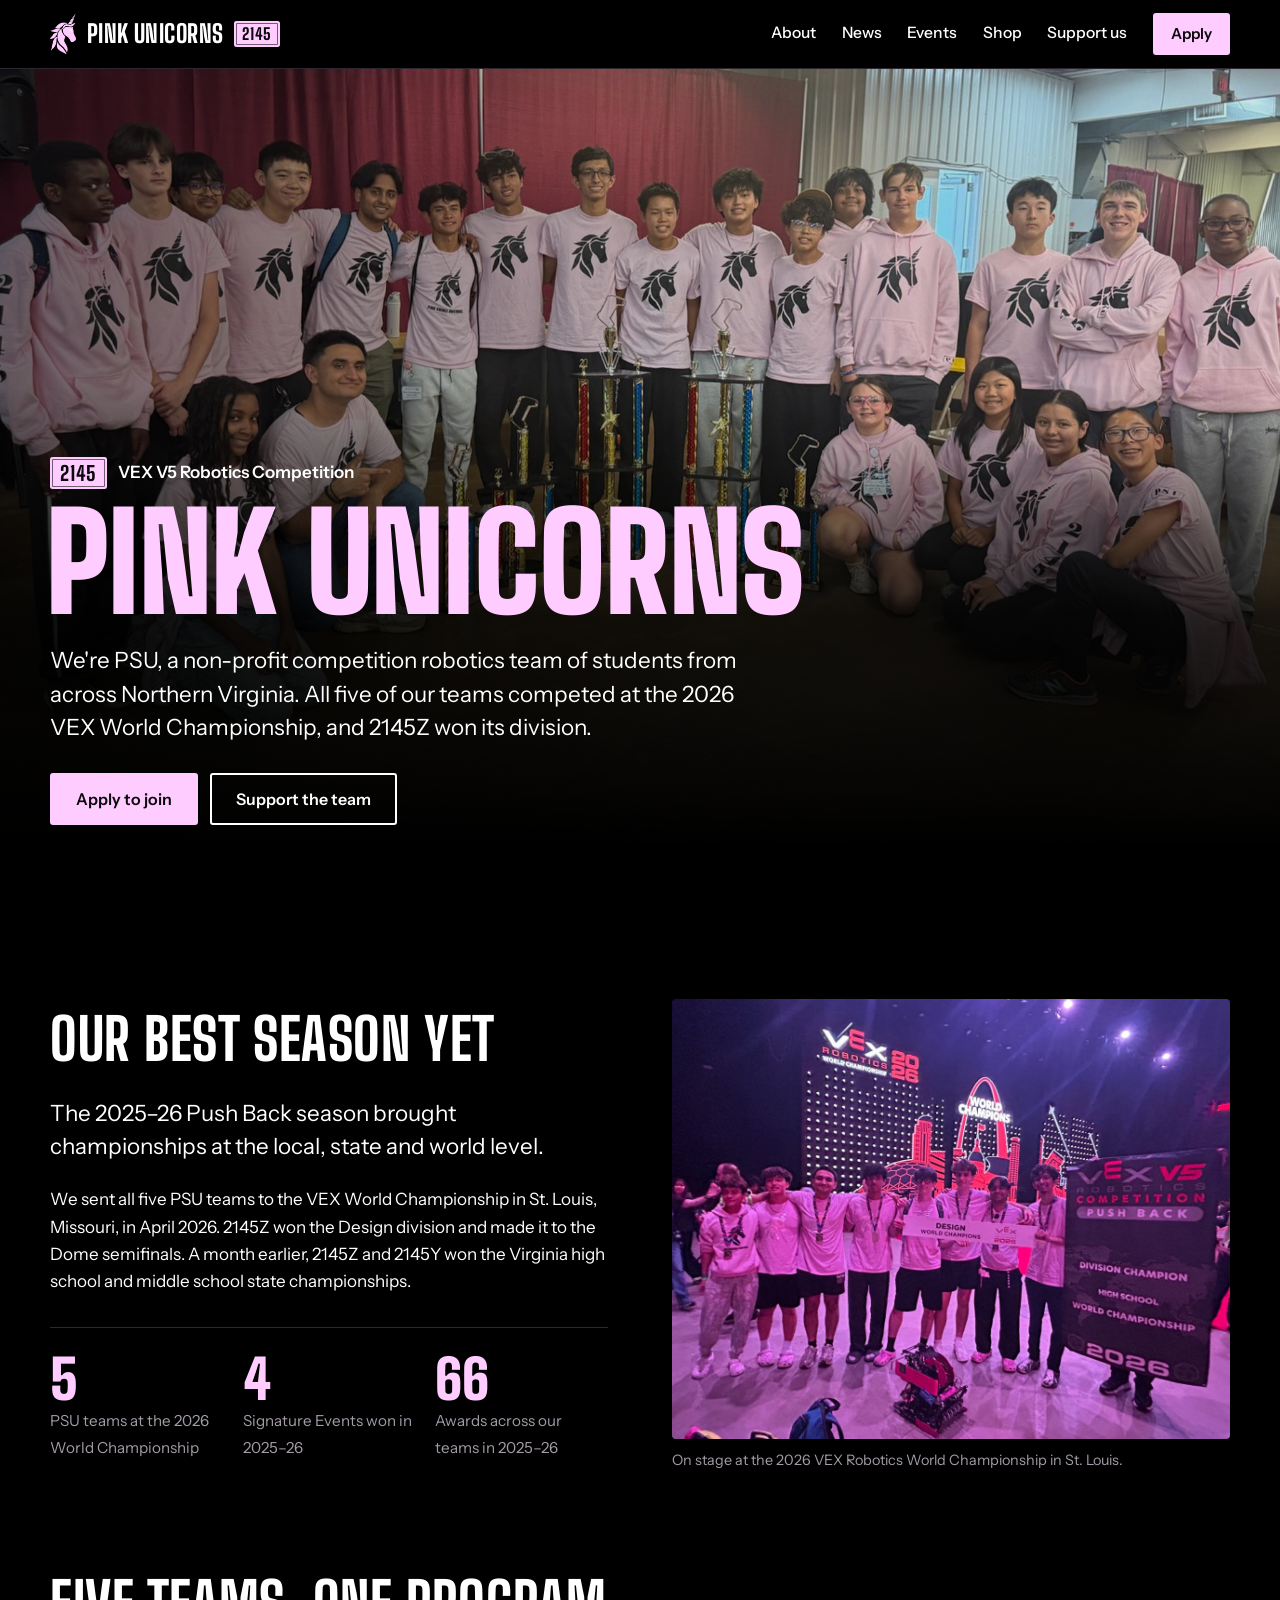
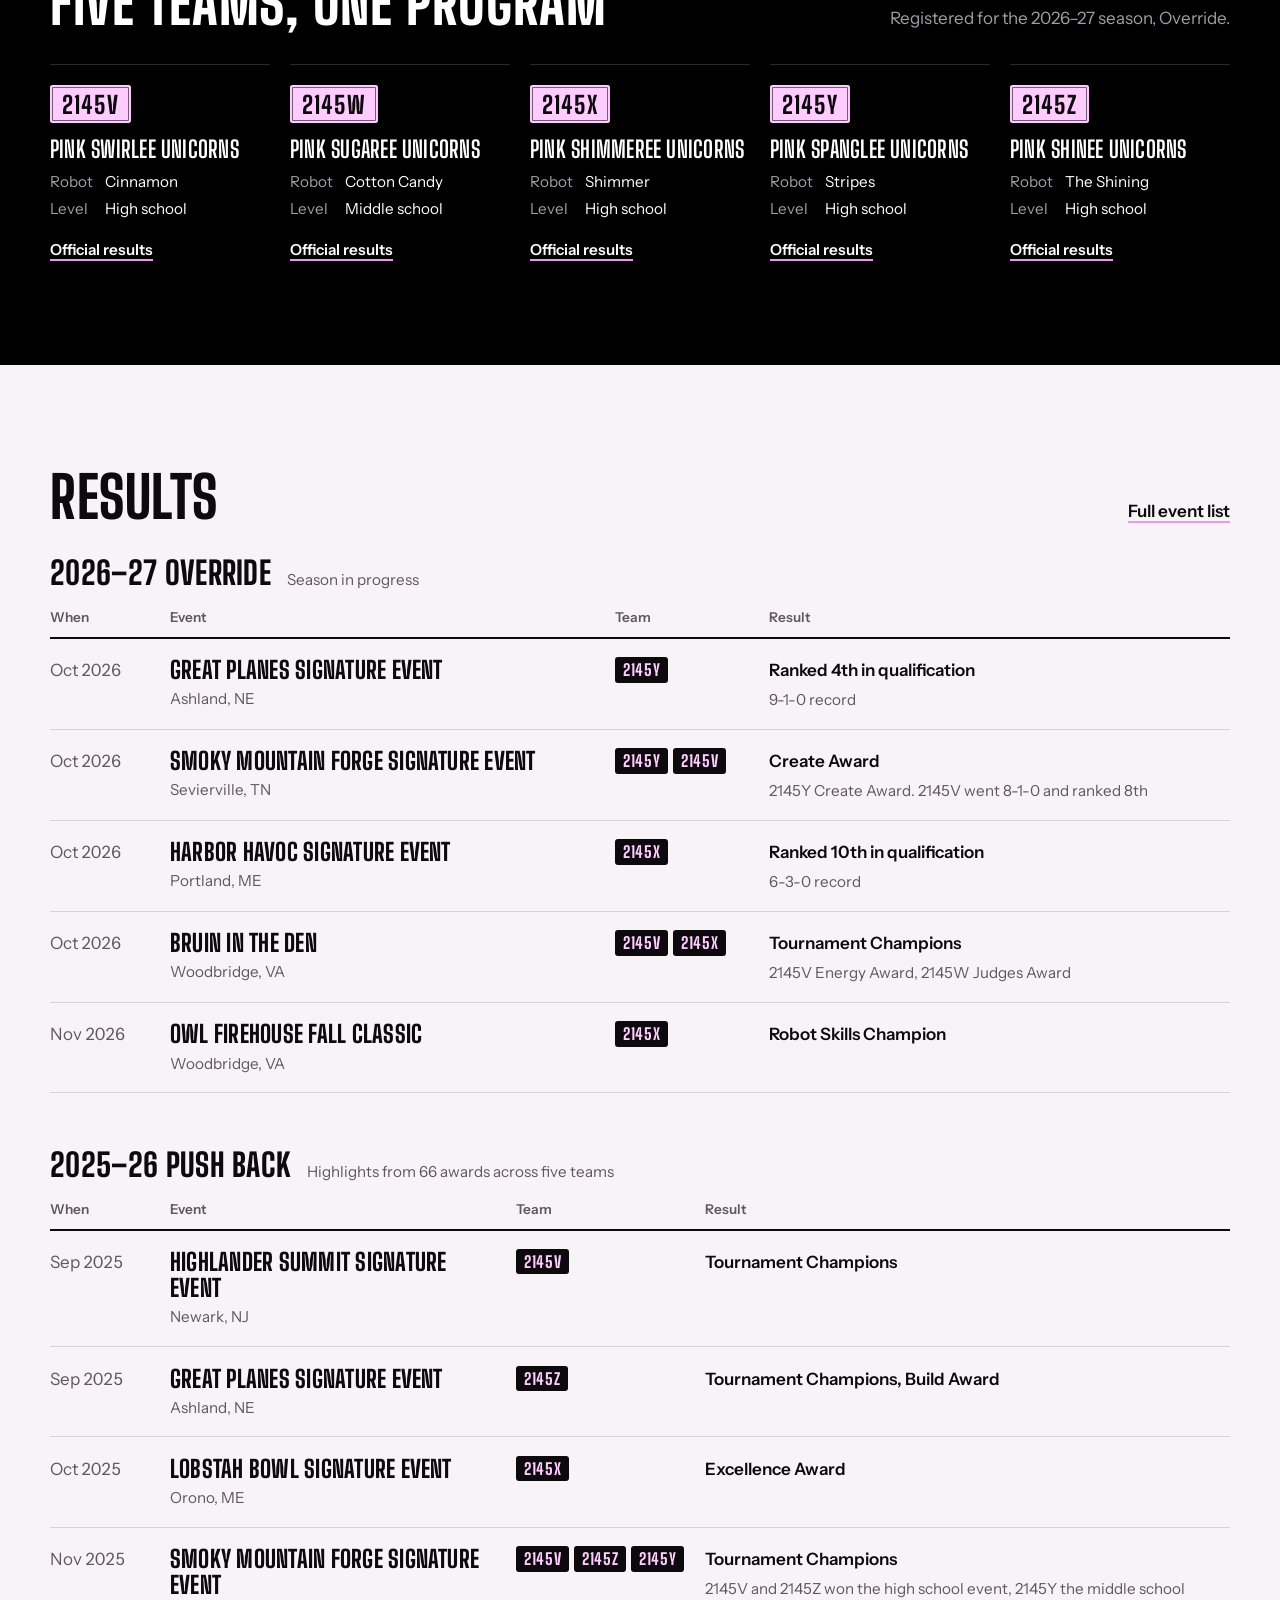
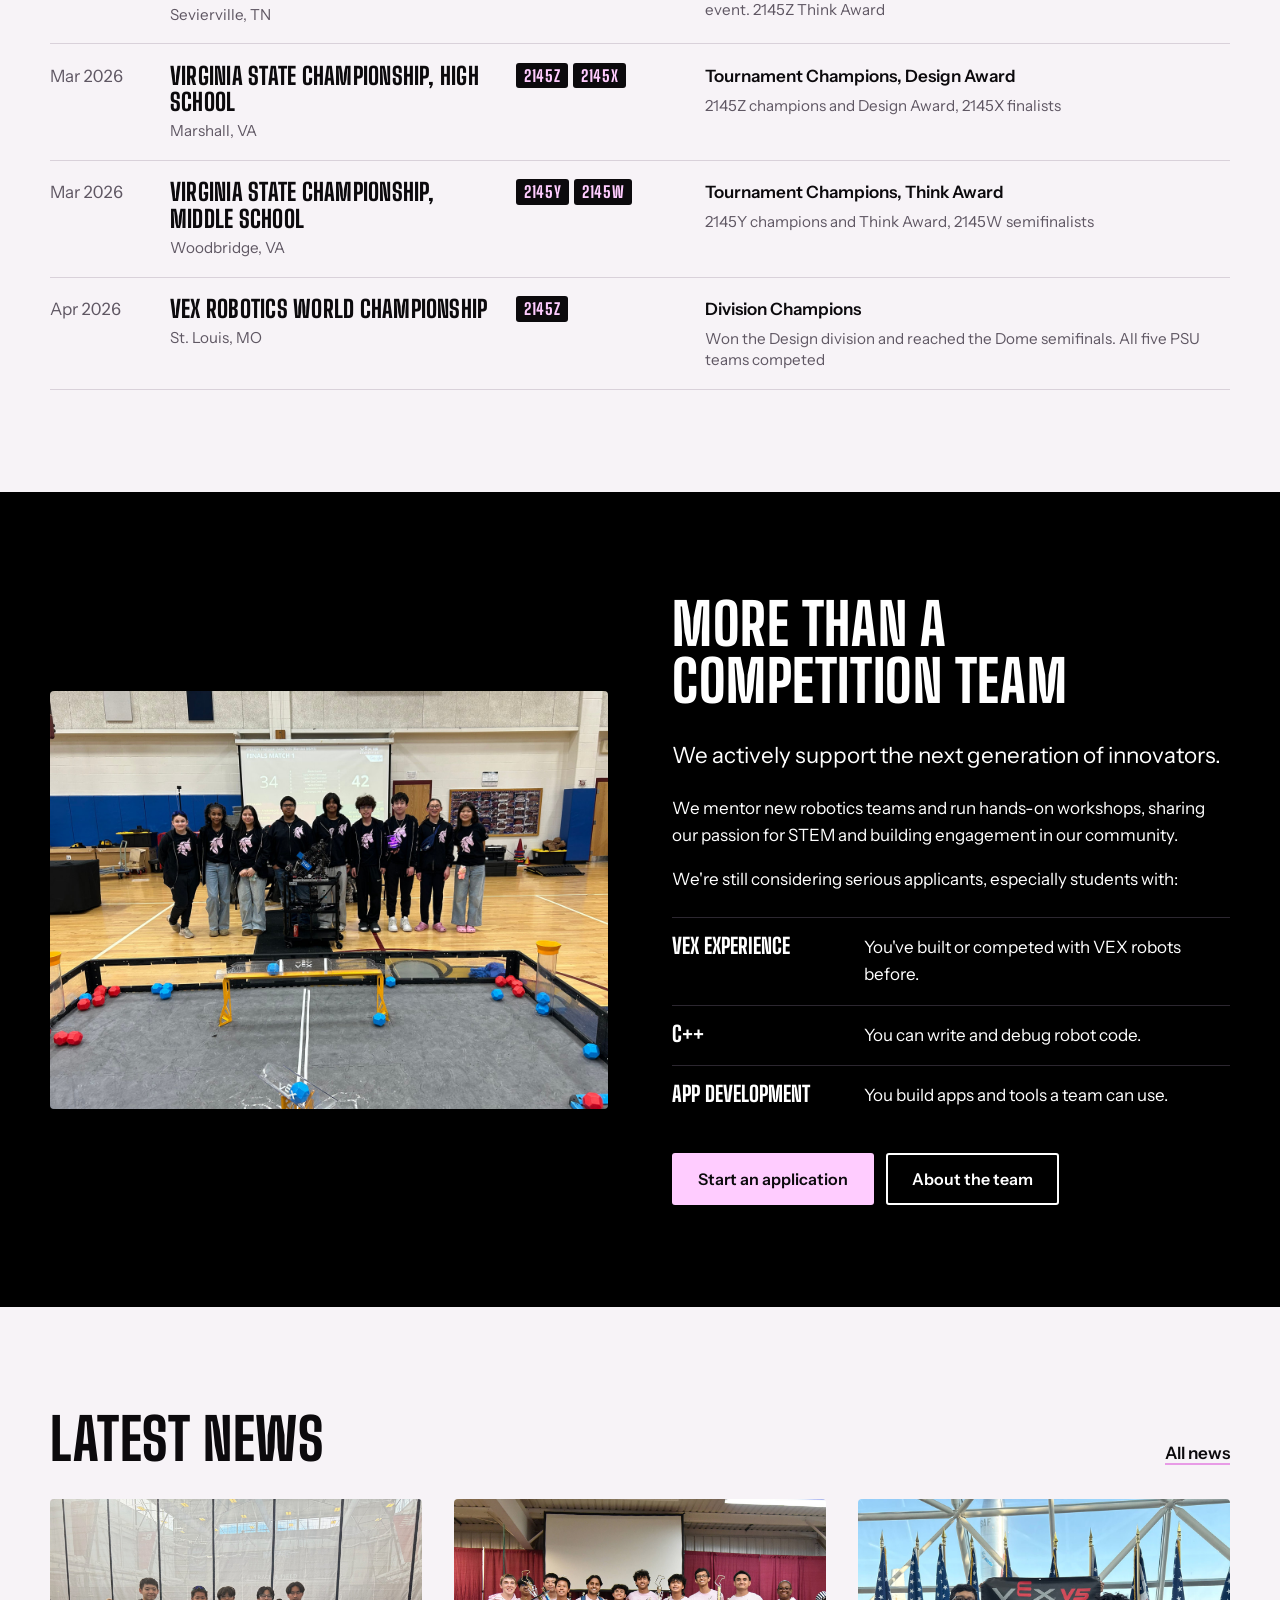
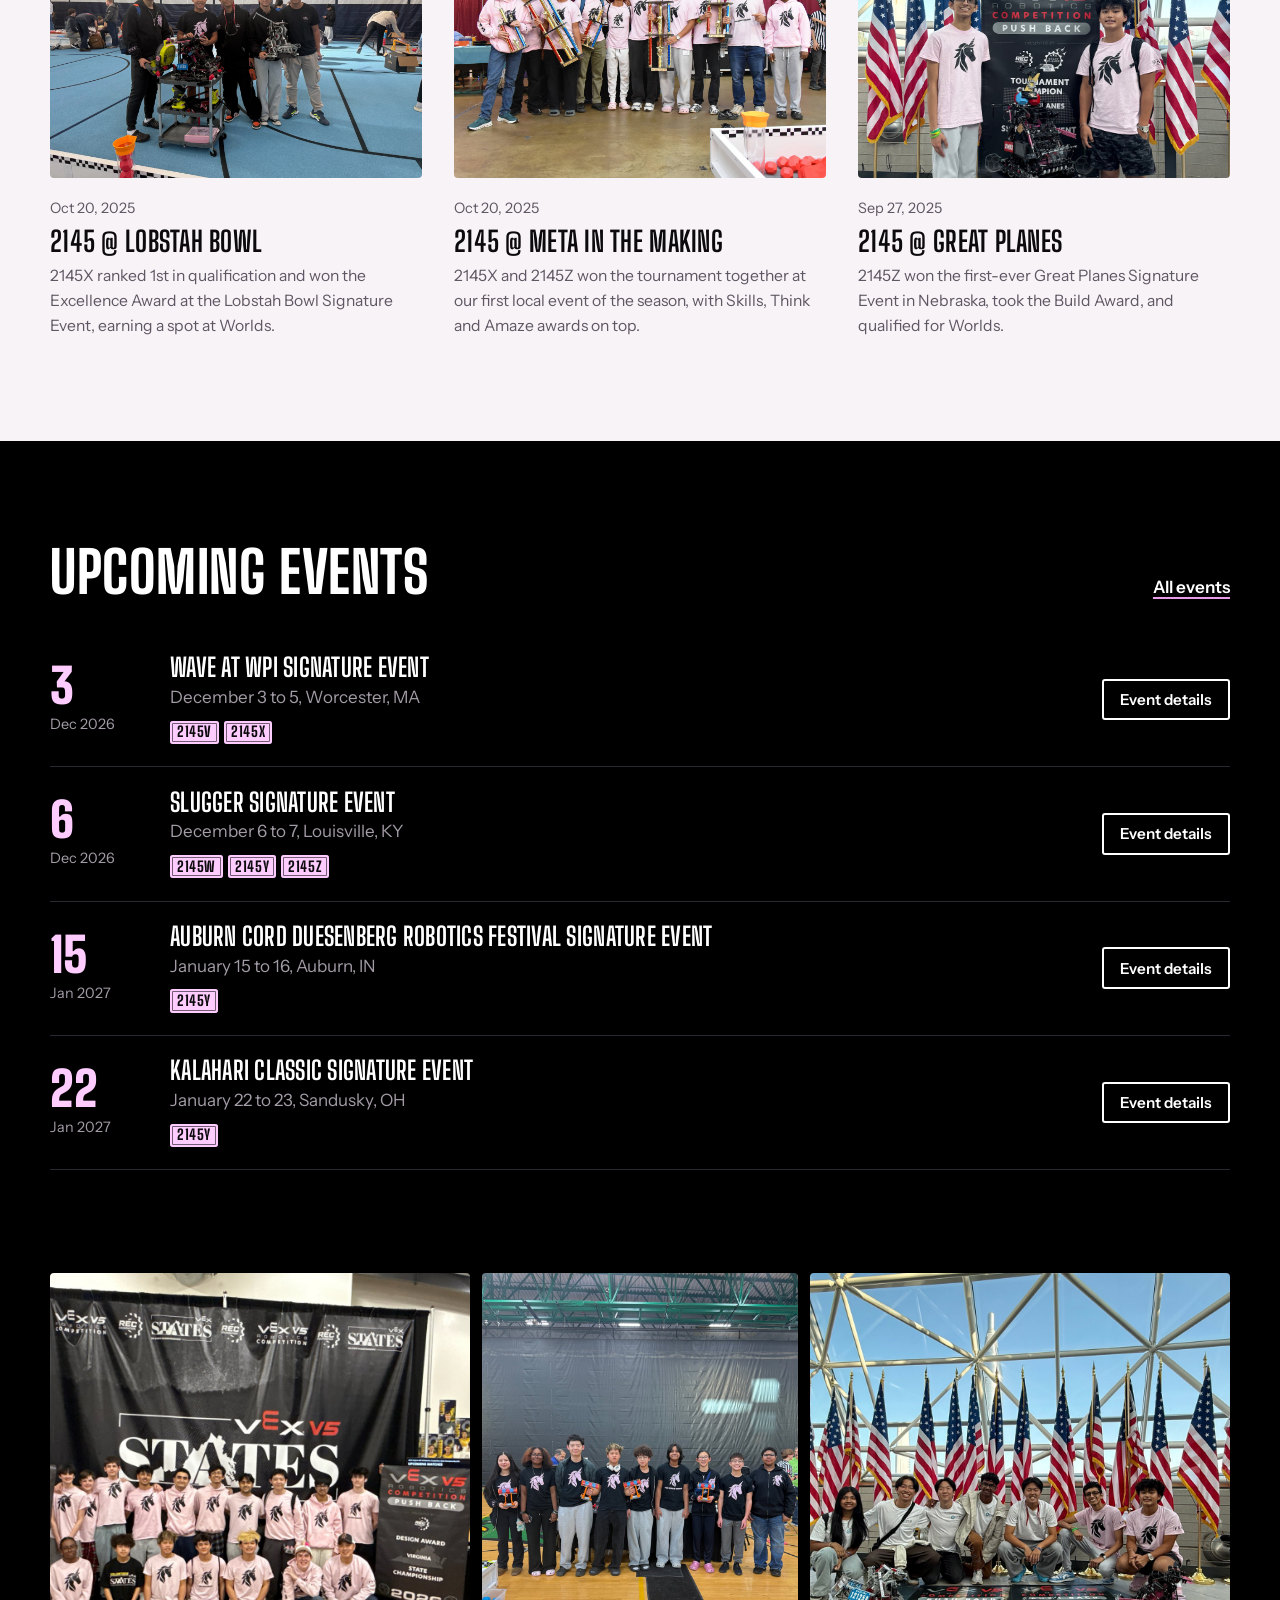
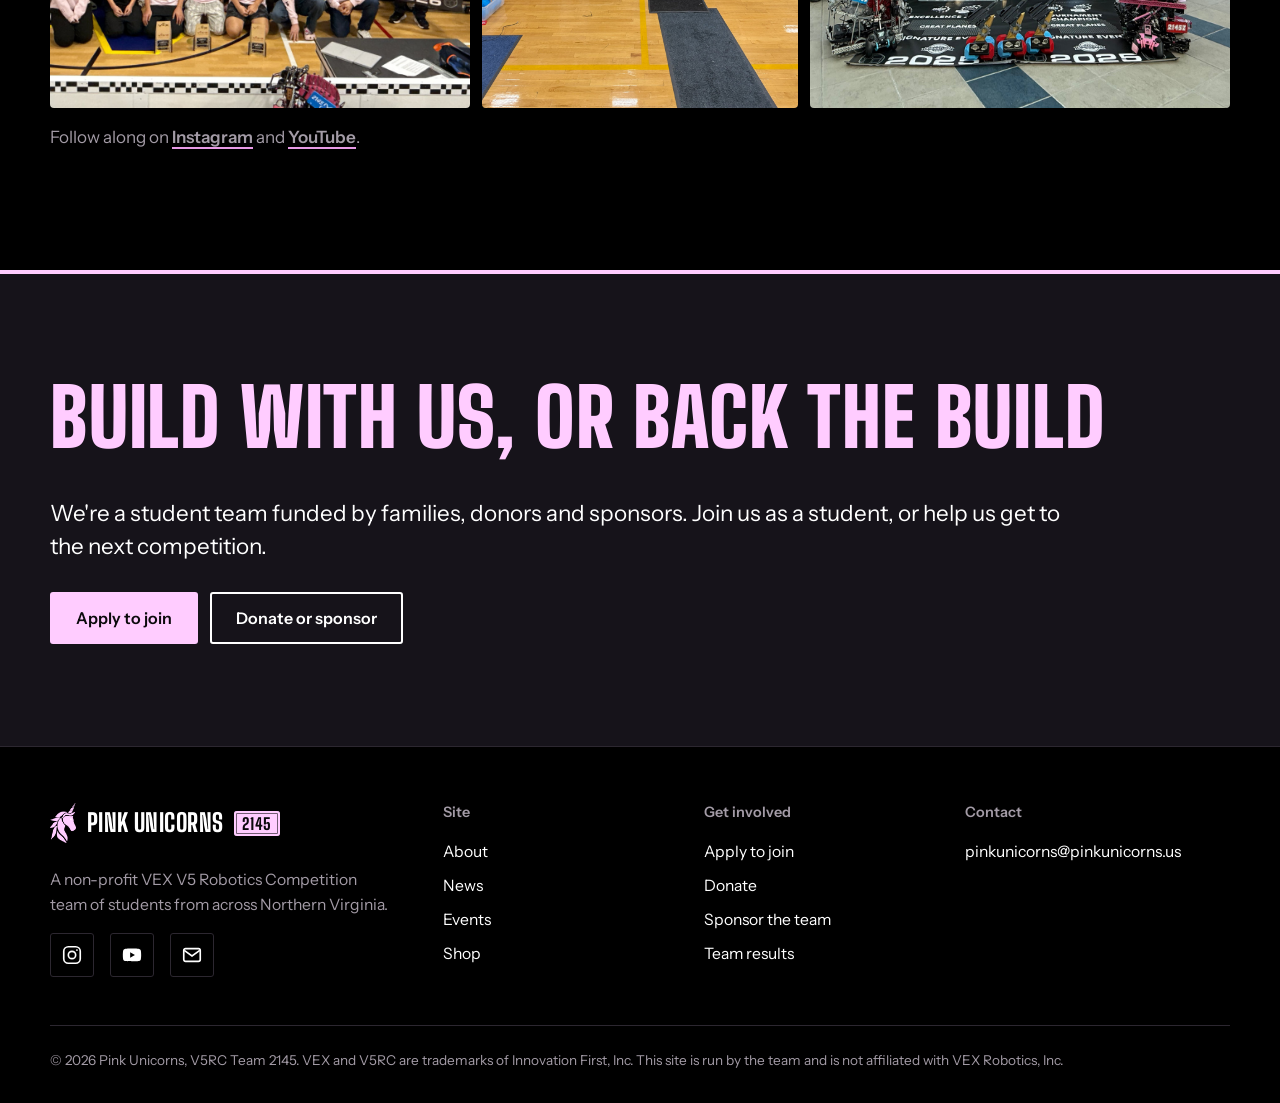
==== index.html @ f8ca99d2 "Add Pink Unicorns 2145 team website Static site: home, about, news, events, shop, support and apply " ====
<!doctype html>
<html lang="en">
<head>
<meta charset="utf-8">
<meta name="viewport" content="width=device-width, initial-scale=1">
<title>Pink Unicorns 2145 | VEX V5 Robotics | Northern Virginia</title>
<meta name="description" content="Pink Unicorns (PSU) is V5RC team 2145, a non-profit VEX Robotics Competition team of students from across Northern Virginia.">
<meta property="og:title" content="Pink Unicorns 2145 | VEX V5 Robotics | Northern Virginia">
<meta property="og:description" content="Pink Unicorns (PSU) is V5RC team 2145, a non-profit VEX Robotics Competition team of students from across Northern Virginia.">
<meta property="og:image" content="assets/img/hero.jpg">
<meta name="theme-color" content="#000000">
<link rel="icon" href="assets/img/favicon.png">
<link rel="preconnect" href="https://fonts.googleapis.com">
<link rel="preconnect" href="https://fonts.gstatic.com" crossorigin>
<link href="https://fonts.googleapis.com/css2?family=Big+Shoulders+Display:wght@700;800;900&family=Instrument+Sans:wght@400;500;600&display=swap" rel="stylesheet">
<link rel="stylesheet" href="css/style.css">
<script src="js/data.js"></script>
<script src="js/site.js"></script>
</head>
<body>
<psu-header></psu-header>
<main id="main">
<section class="hero">
  <img src="assets/img/hero.jpg" alt="The Pink Unicorns teams in pink team shirts, gathered around a row of trophies" fetchpriority="high">
  <div class="wrap hero-inner">
    <p class="hero-tag"><span class="plate">2145</span> VEX V5 Robotics Competition</p>
    <h1>Pink Unicorns</h1>
    <p class="lede">We're PSU, a non-profit competition robotics team of students from across Northern Virginia. All five of our teams competed at the 2026 VEX World Championship, and 2145Z won its division.</p>
    <div class="btn-row">
      <a class="btn btn-pink" href="apply.html">Apply to join</a>
      <a class="btn btn-ghost" href="support.html">Support the team</a>
    </div>
  </div>
</section>

<section class="section">
  <div class="wrap split">
    <div>
      <h2>Our best season yet</h2>
      <p class="lede">The 2025–26 Push Back season brought championships at the local, state and world level.</p>
      <p>We sent all five PSU teams to the VEX World Championship in St. Louis, Missouri, in April 2026. 2145Z won the Design division and made it to the Dome semifinals. A month earlier, 2145Z and 2145Y won the Virginia high school and middle school state championships.</p>
      <ul class="facts">
        <li><b>5</b><span>PSU teams at the 2026 World Championship</span></li>
        <li><b>4</b><span>Signature Events won in 2025–26</span></li>
        <li><b>66</b><span>Awards across our teams in 2025–26</span></li>
      </ul>
    </div>
    <figure>
      <img src="assets/img/worlds-2026.jpg" alt="Pink Unicorns team members on stage at the 2026 VEX Robotics World Championship holding a Division Champion banner" loading="lazy">
      <figcaption>On stage at the 2026 VEX Robotics World Championship in St. Louis.</figcaption>
    </figure>
  </div>
</section>

<section class="section" id="teams" style="padding-top:0">
  <div class="wrap">
    <div class="head-row"><h2>Five teams, one program</h2><p class="muted" style="margin:0">Registered for the 2026–27 season, Override.</p></div>
    <ul class="team-grid" data-render="teams"></ul>
  </div>
</section>

<section class="section paper">
  <div class="wrap">
    <div class="head-row"><h2>Results</h2><a class="text-link" href="events.html">Full event list</a></div>
    <div data-render="results"></div>
  </div>
</section>

<section class="section">
  <div class="wrap split">
    <figure>
      <img src="assets/img/gallery-3.jpg" alt="Team members in black Pink Unicorns shirts standing behind a VEX competition field" loading="lazy">
    </figure>
    <div>
      <h2>More than a competition team</h2>
      <p class="lede">We actively support the next generation of innovators.</p>
      <p>We mentor new robotics teams and run hands-on workshops, sharing our passion for STEM and building engagement in our community.</p>
      <p>We're still considering serious applicants, especially students with:</p>
      <ul class="points">
        <li><b>VEX experience</b><span>You've built or competed with VEX robots before.</span></li>
        <li><b>C++</b><span>You can write and debug robot code.</span></li>
        <li><b>App development</b><span>You build apps and tools a team can use.</span></li>
      </ul>
      <div class="btn-row"><a class="btn btn-pink" href="apply.html">Start an application</a><a class="btn btn-ghost" href="about.html">About the team</a></div>
    </div>
  </div>
</section>

<section class="section paper">
  <div class="wrap">
    <div class="head-row"><h2>Latest news</h2><a class="text-link" href="news.html">All news</a></div>
    <div class="news-grid" data-render="news-latest"></div>
  </div>
</section>

<section class="section">
  <div class="wrap">
    <div class="head-row"><h2>Upcoming events</h2><a class="text-link" href="events.html">All events</a></div>
    <div data-render="events-upcoming" data-limit="4"></div>
  </div>
</section>

<section class="section" style="padding-top:0">
  <div class="wrap strip">
    <img src="assets/img/gallery-1.jpg" alt="The full Pink Unicorns program with banners at the Virginia State Championship" loading="lazy">
    <img src="assets/img/gallery-2.jpg" alt="Team members in black team shirts holding awards in a gym" loading="lazy">
    <img src="assets/img/about-3.jpg" alt="Team members with their robots and banners at the Great Planes Signature Event" loading="lazy">
  </div>
  <div class="wrap"><p class="muted" style="margin-top:1rem">Follow along on <a class="text-link" data-link="instagram" target="_blank" rel="noopener" href="#">Instagram</a> and <a class="text-link" data-link="youtube" target="_blank" rel="noopener" href="#">YouTube</a>.</p></div>
</section>

<section class="section band">
  <div class="wrap">
    <h2>Build with us, or back the build</h2>
    <p class="lede">We're a student team funded by families, donors and sponsors. Join us as a student, or help us get to the next competition.</p>
    <div class="btn-row">
      <a class="btn btn-pink" href="apply.html">Apply to join</a>
      <a class="btn btn-ghost" href="support.html">Donate or sponsor</a>
    </div>
  </div>
</section>
</main>
<psu-footer></psu-footer>
</body>
</html>
---- css/style.css ----
/* Pink Unicorns 2145 */
:root {
  --black: #000;
  --raise: #16131a;      /* raised surfaces on black */
  --line: #2c2730;
  --pink: #ffccff;       /* the logo pink */
  --pink-deep: #e89be6;  /* hover / emphasis on light backgrounds */
  --paper: #f7f3f7;
  --ink: #0c0a0d;
  --mute: #a39ba6;
  --mute-on-paper: #5f5763;
  --display: "Big Shoulders Display", "Arial Narrow", Impact, sans-serif;
  --body: "Instrument Sans", system-ui, -apple-system, "Segoe UI", sans-serif;
  --wrap: 1180px;
}

*, *::before, *::after { box-sizing: border-box; }
html { scroll-behavior: smooth; -webkit-text-size-adjust: 100%; }
body { margin: 0; background: var(--black); color: #fff; font: 400 1.0625rem/1.6 var(--body); }
img { max-width: 100%; display: block; }
a { color: inherit; }
h1, h2, h3 { font-family: var(--display); font-weight: 800; line-height: 1; margin: 0 0 .5em; text-transform: uppercase; letter-spacing: .01em; text-wrap: balance; }
h1 { font-size: clamp(3rem, 8vw, 6rem); }
h2 { font-size: clamp(2.2rem, 5vw, 3.6rem); }
h3 { font-size: 1.6rem; font-weight: 700; }
p { margin: 0 0 1em; max-width: 68ch; }
:focus-visible { outline: 3px solid var(--pink); outline-offset: 3px; }
.paper :focus-visible { outline-color: var(--ink); }

.wrap { width: min(100% - 2.5rem, var(--wrap)); margin-inline: auto; }
.narrow { max-width: 760px; }
.section { padding-block: clamp(3.5rem, 8vw, 6.5rem); }
.paper { background: var(--paper); color: var(--ink); }
.muted { color: var(--mute); }
.paper .muted { color: var(--mute-on-paper); }
.lede { font-size: clamp(1.15rem, 2vw, 1.4rem); line-height: 1.5; }
.sr, .skip:not(:focus) { position: absolute; width: 1px; height: 1px; overflow: hidden; clip-path: inset(50%); white-space: nowrap; }
.skip:focus { position: fixed; top: .5rem; left: .5rem; z-index: 100; background: var(--pink); color: var(--ink); padding: .6rem 1rem; }
.head-row { display: flex; justify-content: space-between; align-items: end; gap: 1rem 2rem; flex-wrap: wrap; margin-bottom: 2rem; }
.head-row h2 { margin: 0; }
.text-link { font-weight: 600; text-underline-offset: .25em; text-decoration-color: var(--pink-deep); text-decoration-thickness: 2px; }
.text-link:hover { color: var(--pink); }
.paper .text-link:hover { color: inherit; text-decoration-color: var(--ink); }

/* The plate: modeled on the number plates every VEX robot carries */
.plate { display: inline-block; background: var(--pink); color: var(--ink); font: 800 1rem/1 var(--display); letter-spacing: .04em; padding: .32em .5em .28em; border-radius: 3px; box-shadow: inset 0 0 0 2px var(--pink), inset 0 0 0 3px rgba(0,0,0,.55); text-transform: uppercase; white-space: nowrap; }

/* Buttons */
.btn { display: inline-flex; align-items: center; justify-content: center; font: 600 1rem/1 var(--body); padding: 1rem 1.5rem; border-radius: 3px; border: 2px solid transparent; text-decoration: none; cursor: pointer; transition: background-color .15s, color .15s, border-color .15s; }
.btn-sm { padding: .7rem 1rem; font-size: .95rem; }
.btn-pink { background: var(--pink); color: var(--ink); }
.btn-pink:hover { background: #fff; }
.paper .btn-pink { background: var(--ink); color: var(--pink); }
.paper .btn-pink:hover { background: #2a232d; }
.btn-ghost { border-color: currentColor; color: inherit; background: transparent; }
.btn-ghost:hover { background: #fff; color: var(--ink); border-color: #fff; }
.paper .btn-ghost:hover { background: var(--ink); color: #fff; border-color: var(--ink); }
.btn-row { display: flex; flex-wrap: wrap; gap: .75rem; margin-top: 1.75rem; }

/* Header */
.site-header { position: sticky; top: 0; z-index: 50; background: rgba(0,0,0,.92); backdrop-filter: blur(8px); border-bottom: 1px solid var(--line); }
.bar { display: flex; align-items: center; justify-content: space-between; min-height: 68px; gap: 1rem; }
.brand { display: inline-flex; align-items: center; gap: .65rem; text-decoration: none; }
.brand img { height: 40px; width: auto; }
.brand-name { font: 800 1.55rem/1 var(--display); text-transform: uppercase; letter-spacing: .02em; }
.site-header nav { display: flex; align-items: center; gap: 1.6rem; }
.site-header nav a:not(.btn) { text-decoration: none; font-weight: 500; font-size: .98rem; padding-block: .4rem; border-bottom: 2px solid transparent; }
.site-header nav a:not(.btn):hover, .site-header nav a[aria-current]:not(.btn) { border-bottom-color: var(--pink); }
.nav-toggle { display: none; background: none; color: #fff; border: 2px solid #fff; border-radius: 3px; font: 600 .95rem var(--body); padding: .5rem .9rem; cursor: pointer; }
@media (max-width: 820px) {
  .nav-toggle { display: block; }
  .site-header nav { display: none; position: absolute; left: 0; right: 0; top: 100%; background: var(--black); border-bottom: 1px solid var(--line); flex-direction: column; align-items: stretch; gap: 0; padding: .5rem 1.25rem 1.25rem; }
  .site-header nav.open { display: flex; }
  .site-header nav a:not(.btn) { padding: .9rem 0; border-bottom: 1px solid var(--line); font-size: 1.1rem; }
  .site-header nav .btn { margin-top: 1rem; }
}

/* Home hero */
.hero { position: relative; min-height: min(92vh, 900px); display: flex; align-items: flex-end; isolation: isolate; overflow: hidden; }
.hero > img { position: absolute; inset: 0; width: 100%; height: 100%; object-fit: cover; object-position: 50% 0; z-index: -2; }
.hero::before { content: ""; position: absolute; inset: 0; z-index: -1; background: linear-gradient(to top, #000 6%, rgba(0,0,0,.85) 34%, rgba(0,0,0,.1) 62%), linear-gradient(to right, rgba(0,0,0,.55), transparent 65%); }
.hero-inner { padding-block: 3rem clamp(2.5rem, 6vw, 4.5rem); }
.hero h1 { font-size: clamp(3.6rem, 10.5vw, 8.5rem); font-weight: 900; line-height: .85; color: var(--pink); margin: .12em 0 .18em -.03em; letter-spacing: -.005em; }
.hero .lede { max-width: 46ch; }
.hero-tag { display: flex; align-items: center; gap: .7rem; font-weight: 600; }
.hero-tag .plate { font-size: 1.25rem; }
@media (prefers-reduced-motion: no-preference) {
  .hero-inner > * { animation: rise .7s cubic-bezier(.2,.7,.2,1) both; }
  .hero-inner > :nth-child(2) { animation-delay: .08s; }
  .hero-inner > :nth-child(3) { animation-delay: .2s; }
  .hero-inner > :nth-child(4) { animation-delay: .3s; }
  @keyframes rise { from { opacity: 0; transform: translateY(18px); } }
}

/* Page hero (inner pages) */
.page-hero { padding-block: clamp(3rem, 7vw, 5.5rem) clamp(2rem, 4vw, 3rem); border-bottom: 1px solid var(--line); }
.page-hero h1 { color: var(--pink); margin-bottom: .25em; }
.page-hero p { margin: 0; }

/* Two-column feature */
.split { display: grid; grid-template-columns: 1fr 1fr; gap: clamp(2rem, 5vw, 4.5rem); align-items: center; }
.split.top { align-items: start; }
.split figure { margin: 0; }
.split figure img, .photo { width: 100%; border-radius: 4px; }
figcaption { font-size: .9rem; color: var(--mute); margin-top: .6rem; }
.paper figcaption { color: var(--mute-on-paper); }
@media (max-width: 820px) { .split { grid-template-columns: 1fr; } }

.facts { display: grid; grid-template-columns: repeat(3, 1fr); gap: 1.25rem; margin: 2rem 0 0; padding: 1.5rem 0 0; border-top: 1px solid var(--line); list-style: none; }
.facts b { display: block; font: 900 clamp(2.4rem, 5vw, 3.4rem)/1 var(--display); color: var(--pink); }
.facts span { font-size: .95rem; color: var(--mute); }

/* Results ledger */
.ledger { width: 100%; border-collapse: collapse; text-align: left; }
.ledger thead th { font: 600 .85rem var(--body); color: var(--mute-on-paper); padding: 0 1rem .75rem 0; border-bottom: 2px solid var(--ink); }
.ledger td, .ledger tbody th { padding: 1.15rem 1rem 1.15rem 0; border-bottom: 1px solid #d9d1da; vertical-align: top; }
.ledger .when { white-space: nowrap; color: var(--mute-on-paper); font-variant-numeric: tabular-nums; width: 7.5rem; }
.ledger tbody th { font: 800 1.5rem/1.1 var(--display); text-transform: uppercase; letter-spacing: .01em; }
.ledger tbody th span, .ledger .result span { display: block; font: 400 .95rem/1.4 var(--body); text-transform: none; letter-spacing: 0; color: var(--mute-on-paper); margin-top: .3rem; }
.ledger .teams { white-space: nowrap; }
.ledger .teams .plate { margin: 0 .3rem .3rem 0; background: var(--ink); color: var(--pink); box-shadow: none; }
.ledger .result b { font-weight: 600; }
@media (max-width: 720px) {
  .ledger thead { display: none; }
  .ledger tr { display: grid; grid-template-columns: 1fr auto; gap: .35rem 1rem; padding: 1.1rem 0; border-bottom: 1px solid #d9d1da; }
  .ledger td, .ledger tbody th { padding: 0; border: 0; width: auto; }
  .ledger tbody th { grid-column: 1 / -1; grid-row: 1; }
  .ledger .when { grid-row: 2; grid-column: 2; text-align: right; }
  .ledger .teams { grid-row: 2; grid-column: 1; }
  .ledger .result { grid-column: 1 / -1; }
}

.season + .season { margin-top: 3.5rem; }
.season-head { display: flex; align-items: baseline; gap: .5rem 1rem; flex-wrap: wrap; margin-bottom: 1rem; }
.season-head h3 { margin: 0; font-size: 2rem; font-weight: 800; }
.season-head span { color: var(--mute-on-paper); font-size: .95rem; }

/* Teams */
.team-grid { list-style: none; padding: 0; margin: 0; display: grid; grid-template-columns: repeat(5, 1fr); gap: 1.25rem; }
.team { border-top: 1px solid var(--line); padding-top: 1.25rem; }
.team .plate { font-size: 1.5rem; }
.team h3 { font-size: 1.45rem; margin: .9rem 0 .6rem; }
.team dl { display: grid; grid-template-columns: auto 1fr; gap: .15rem .75rem; margin: 0 0 .9rem; font-size: .95rem; }
.team dt { color: var(--mute); }
.team dd { margin: 0; }
.team .text-link { font-size: .95rem; }
@media (max-width: 980px) { .team-grid { grid-template-columns: repeat(3, 1fr); } }
@media (max-width: 600px) { .team-grid { grid-template-columns: 1fr 1fr; } }

/* News */
.news-grid { display: grid; grid-template-columns: repeat(3, 1fr); gap: 2rem; }
.news-card { text-decoration: none; display: block; }
.news-card img { width: 100%; aspect-ratio: 4 / 3; object-fit: cover; border-radius: 4px; margin-bottom: 1rem; }
.news-card time { font-size: .9rem; color: var(--mute); }
.paper .news-card time { color: var(--mute-on-paper); }
.news-card h3 { margin: .35rem 0 .5rem; font-size: 1.75rem; }
.news-card:hover h3 { text-decoration: underline; text-decoration-color: var(--pink-deep); text-underline-offset: .15em; text-decoration-thickness: 3px; }
.news-card p { font-size: .98rem; color: var(--mute); margin: 0; }
.paper .news-card p { color: var(--mute-on-paper); }
.news-list { grid-template-columns: 1fr; gap: 0; }
.news-list .news-card { display: grid; grid-template-columns: 300px 1fr; gap: 2rem; align-items: center; padding: 1.75rem 0; border-bottom: 1px solid var(--line); }
.news-list .news-card img { margin: 0; }
.news-list .news-card h3 { font-size: 2.2rem; }
@media (max-width: 820px) { .news-grid { grid-template-columns: 1fr; } .news-list .news-card { grid-template-columns: 1fr; gap: 1rem; } }

.post h1 { font-size: clamp(2.6rem, 7vw, 4.6rem); color: var(--pink); margin-top: 1.25rem; }
.post img { width: 100%; border-radius: 4px; margin: 1.5rem 0 2rem; }
.post p { font-size: 1.1rem; line-height: 1.7; }
.back-link { font-weight: 600; text-underline-offset: .25em; }
.back-link::before { content: "‹ "; }

/* Events */
.events { list-style: none; padding: 0; margin: 0; }
.event { display: grid; grid-template-columns: 6rem 1fr auto; gap: 1.5rem; align-items: center; padding: 1.4rem 0; border-bottom: 1px solid var(--line); }
.paper .event { border-color: #d9d1da; }
.event time b { display: block; font: 900 3rem/1 var(--display); color: var(--pink); }
.paper .event time b { color: var(--ink); }
.event time span { font-size: .9rem; color: var(--mute); }
.paper .event time span { color: var(--mute-on-paper); }
.event h3 { margin: 0 0 .2rem; }
.event p { margin: 0; }
.event .event-teams { margin-top: .6rem; display: flex; flex-wrap: wrap; gap: .3rem; }
.event .event-teams .plate { font-size: .9rem; }
.paper .event .event-teams .plate { background: var(--ink); color: var(--pink); box-shadow: none; }
.event .event-result { margin-top: .6rem; font-weight: 600; }
@media (max-width: 640px) { .event { grid-template-columns: 4.5rem 1fr; } .event .btn { grid-column: 2; justify-self: start; } }
.empty { border: 1px dashed var(--line); border-radius: 4px; padding: 2rem; }
.paper .empty { border-color: #bdb3bf; }

/* Photo strip */
.strip { display: grid; grid-template-columns: 1.33fr 1fr 1.33fr; gap: .75rem; }
.strip img { width: 100%; height: clamp(220px, 34vw, 440px); object-fit: cover; border-radius: 4px; }
@media (max-width: 720px) { .strip { grid-template-columns: 1fr 1fr; } .strip img:first-child { grid-column: 1 / -1; } }

/* Call to action band */
.band { background: var(--raise); border-top: 4px solid var(--pink); }
.band h2 { font-size: clamp(2.6rem, 7vw, 5rem); font-weight: 900; color: var(--pink); }

/* Lists of plain points */
.points { list-style: none; padding: 0; margin: 1.5rem 0 0; display: grid; gap: 0; }
.points li { padding: 1rem 0; border-top: 1px solid var(--line); display: grid; grid-template-columns: 11rem 1fr; gap: 1rem; }
.paper .points li { border-color: #d9d1da; }
.points b { font: 800 1.35rem/1.15 var(--display); text-transform: uppercase; }
@media (max-width: 560px) { .points li { grid-template-columns: 1fr; gap: .25rem; } }

.pair { display: grid; grid-template-columns: 1fr 1fr; gap: clamp(1.5rem, 4vw, 3rem); }
.pair > div { border-top: 4px solid var(--pink); padding-top: 1.25rem; }
.paper .pair > div { border-color: var(--ink); }
@media (max-width: 720px) { .pair { grid-template-columns: 1fr; } }

/* Support */
.donate-grid { display: grid; grid-template-columns: repeat(4, 1fr); gap: 1rem; }
.donate { display: block; text-decoration: none; background: var(--raise); border: 1px solid var(--line); border-radius: 4px; padding: 1.5rem; transition: border-color .15s, background-color .15s; }
.donate:hover { border-color: var(--pink); background: #1e1a23; }
.donate b { display: block; font: 800 1.9rem/1 var(--display); text-transform: uppercase; color: var(--pink); margin-bottom: .5rem; }
.donate span { font-size: .95rem; color: var(--mute); }
@media (max-width: 900px) { .donate-grid { grid-template-columns: 1fr 1fr; } }
@media (max-width: 480px) { .donate-grid { grid-template-columns: 1fr; } }
.sponsor-wall { display: grid; grid-template-columns: repeat(auto-fill, minmax(200px, 1fr)); gap: 1rem; margin-top: 2rem; }
.sponsor { display: grid; place-items: center; min-height: 130px; background: #fff; border-radius: 4px; padding: 1.25rem; }
.sponsor img { max-height: 80px; }
.sponsor.open { background: none; border: 2px dashed #bdb3bf; text-align: center; grid-column: 1 / -1; padding: 2rem; }
.sponsor.open b { font: 800 1.8rem/1 var(--display); text-transform: uppercase; display: block; }
.sponsor.open span { color: var(--mute-on-paper); }

/* Shop */
.product-grid { display: grid; grid-template-columns: repeat(3, 1fr); gap: 2.5rem 1.5rem; }
@media (max-width: 900px) { .product-grid { grid-template-columns: 1fr 1fr; } }
@media (max-width: 540px) { .product-grid { grid-template-columns: 1fr; } }
.product-img { position: relative; background: #e9e6ea; border-radius: 4px; aspect-ratio: 1; overflow: hidden; }
.product-img img { position: absolute; inset: 0; width: 100%; height: 100%; object-fit: contain; transition: opacity .2s; }
.product-img .back { opacity: 0; }
.product:hover .product-img .back, .product:focus-within .product-img .back { opacity: 1; }
.product:hover .product-img img:first-child, .product:focus-within .product-img img:first-child { opacity: 0; }
.product-img .plate { position: absolute; top: .75rem; left: .75rem; }
.product-body { display: grid; grid-template-columns: 1fr auto; gap: 0 1rem; padding-top: 1rem; }
.product-body h3 { margin: 0 0 .4rem; }
.price { font: 800 1.6rem/1 var(--display); color: var(--pink); }
.product-body p { grid-column: 1 / -1; font-size: .95rem; margin: 0 0 .35rem; }
.product-body .btn { grid-column: 1 / -1; justify-self: start; margin-top: .75rem; }
.notice { background: var(--raise); border-left: 4px solid var(--pink); padding: 1.1rem 1.25rem; border-radius: 0 4px 4px 0; margin-bottom: 2.5rem; }
.notice p { margin: 0; max-width: none; }

/* Apply */
.steps { list-style: none; counter-reset: s; padding: 0; margin: 0; }
.steps > li { counter-increment: s; display: grid; grid-template-columns: 4rem 1fr; gap: 1rem; padding: 2rem 0; border-top: 1px solid var(--line); }
.steps > li::before { content: counter(s); font: 900 3.4rem/.9 var(--display); color: var(--pink); }
.steps h2 { font-size: 2.2rem; }
form { display: grid; grid-template-columns: 1fr 1fr; gap: 1.1rem 1.25rem; margin-top: 1.5rem; max-width: 640px; }
form .full { grid-column: 1 / -1; }
label, legend { display: block; font-weight: 600; font-size: .95rem; margin-bottom: .4rem; padding: 0; }
input[type=text], input[type=email], input[type=tel], input[type=number], select, textarea { width: 100%; background: var(--raise); border: 1px solid #4a424f; border-radius: 3px; color: #fff; font: inherit; padding: .8rem .9rem; }
input:focus, select:focus, textarea:focus { border-color: var(--pink); outline: 2px solid var(--pink); outline-offset: 0; }
fieldset { border: 0; padding: 0; margin: 0; }
.radios { display: flex; flex-wrap: wrap; gap: .5rem 1.5rem; }
.radios label { font-weight: 400; display: flex; align-items: center; gap: .5rem; margin: 0; }
input[type=radio] { accent-color: var(--pink); width: 1.1rem; height: 1.1rem; }
.hp { position: absolute; left: -9999px; }
.form-status { margin: 0; min-height: 1.5em; }
.form-status.ok { color: var(--pink); }
.form-status.err { color: #ff9b8a; }
@media (max-width: 560px) { form { grid-template-columns: 1fr; } .steps > li { grid-template-columns: 2.6rem 1fr; } }

.paper input[type=text], .paper input[type=email], .paper input[type=tel], .paper input[type=number], .paper select, .paper textarea { background: #fff; color: var(--ink); border-color: #8d8391; }
.paper input:focus, .paper select:focus, .paper textarea:focus { border-color: var(--ink); outline-color: var(--ink); }
.paper .form-status.ok { color: var(--ink); font-weight: 600; }
.paper .form-status.err { color: #a3210f; }
.paper form { margin-top: 0; }
.order-total { margin: 0; font-weight: 600; display: flex; align-items: baseline; gap: .75rem; }
.order-total b { font: 900 2.4rem/1 var(--display); }
#order { scroll-margin-top: 68px; }

/* Footer */
.site-footer { border-top: 1px solid var(--line); padding-block: 3.5rem 2rem; font-size: .98rem; }
.footer-grid { display: grid; grid-template-columns: 1.6fr 1fr 1fr 1.2fr; gap: 2.5rem; }
.footer-grid p { margin: 1rem 0; max-width: 34ch; }
.footer-grid h2 { font: 600 .9rem var(--body); text-transform: none; letter-spacing: 0; color: var(--mute); margin-bottom: .8rem; }
.footer-grid nav a, .footer-grid > div:last-child a { display: block; text-decoration: none; padding: .28rem 0; overflow-wrap: anywhere; }
.footer-grid a:hover { color: var(--pink); }
.socials { display: flex; gap: 1rem; }
.socials a { display: grid; place-items: center; width: 44px; height: 44px; border: 1px solid var(--line); border-radius: 3px; }
.socials a:hover { border-color: var(--pink); }
.legal { margin-top: 3rem; padding-top: 1.5rem; border-top: 1px solid var(--line); font-size: .85rem; }
@media (max-width: 820px) { .footer-grid { grid-template-columns: 1fr 1fr; } .footer-grid > :first-child { grid-column: 1 / -1; } }
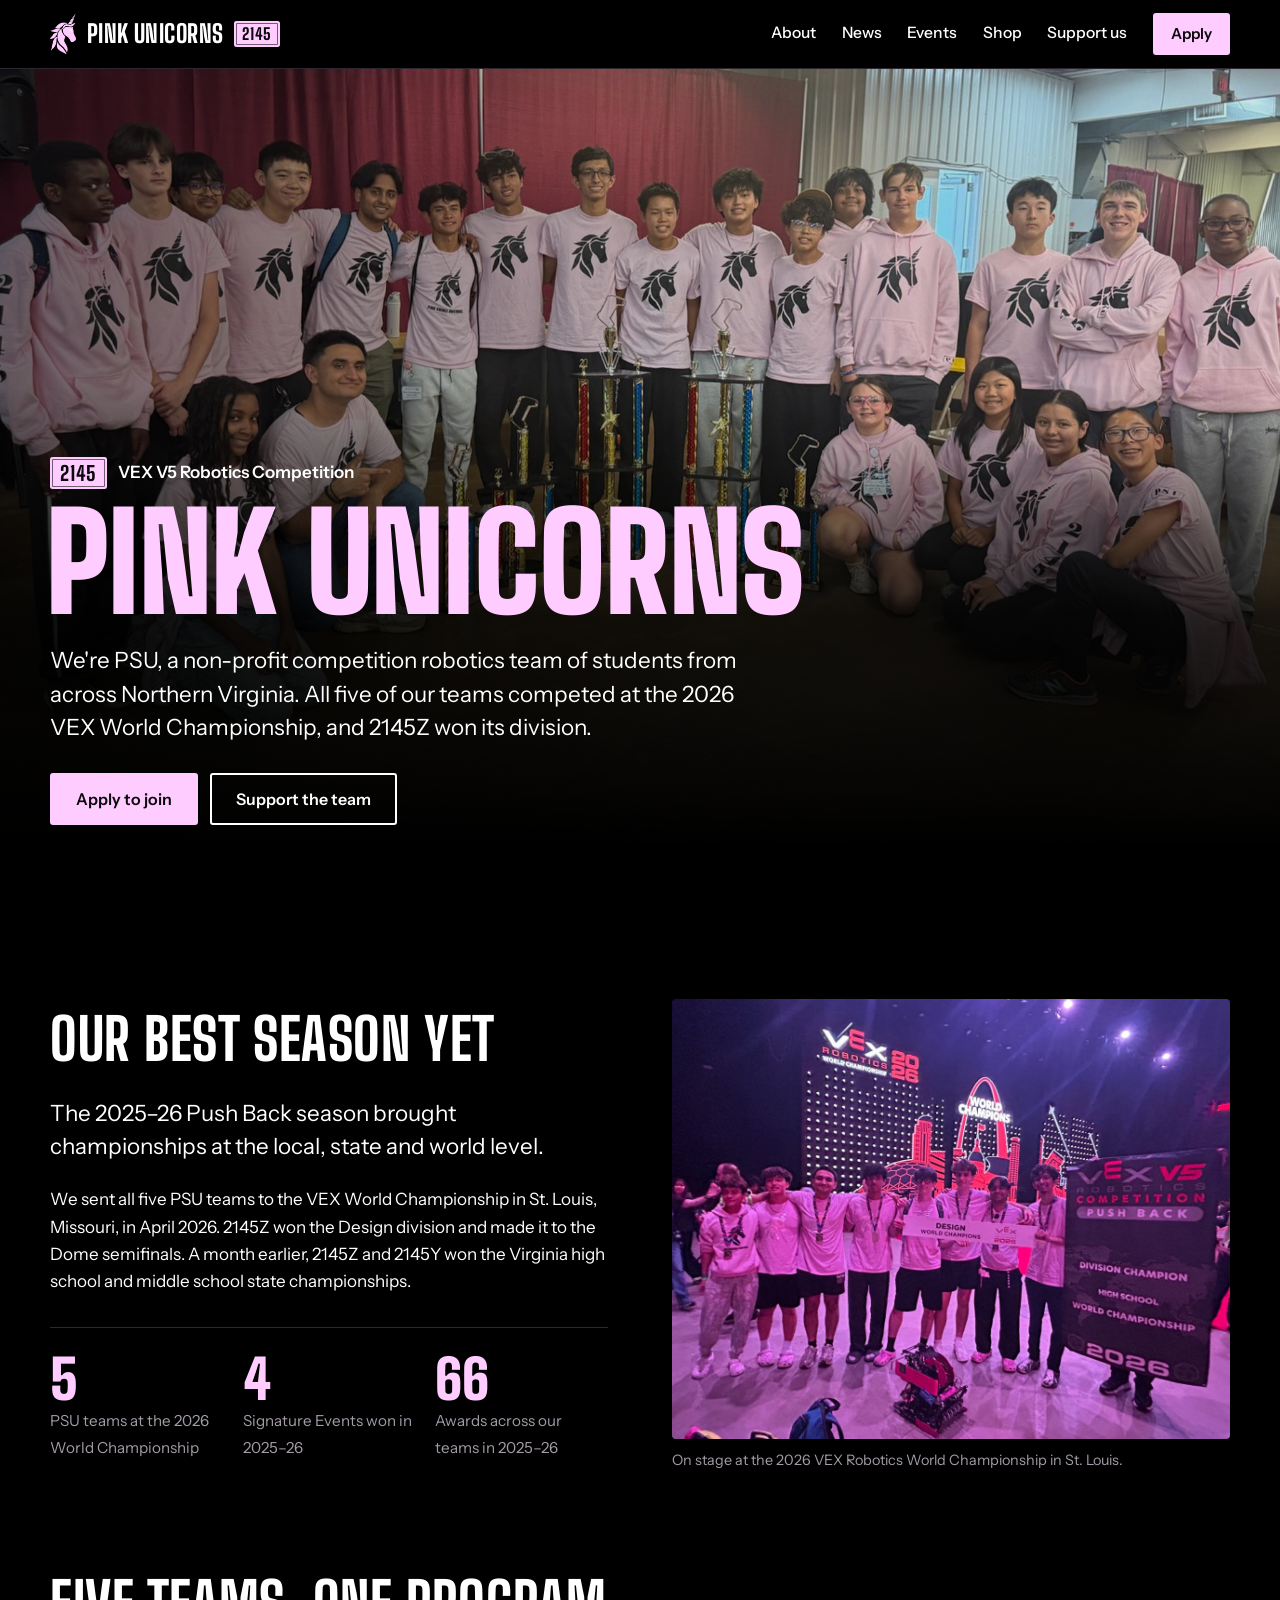
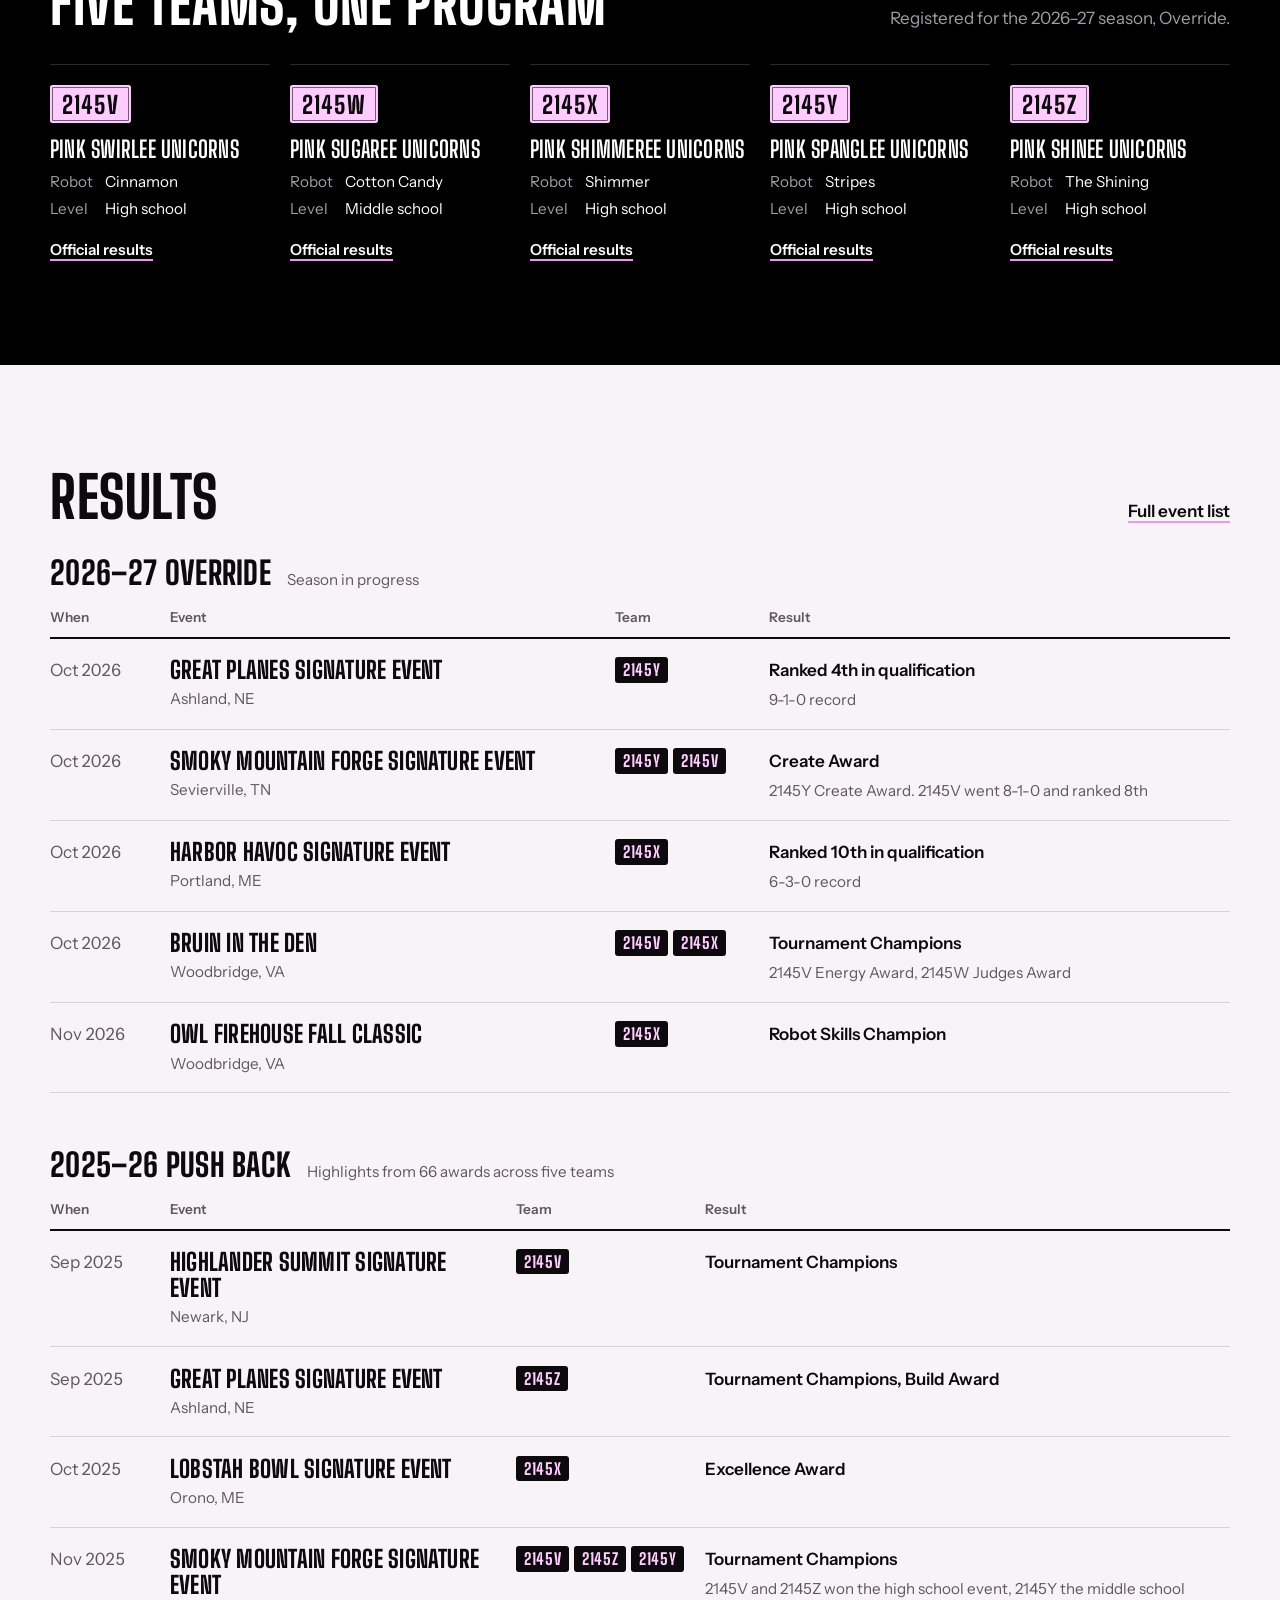
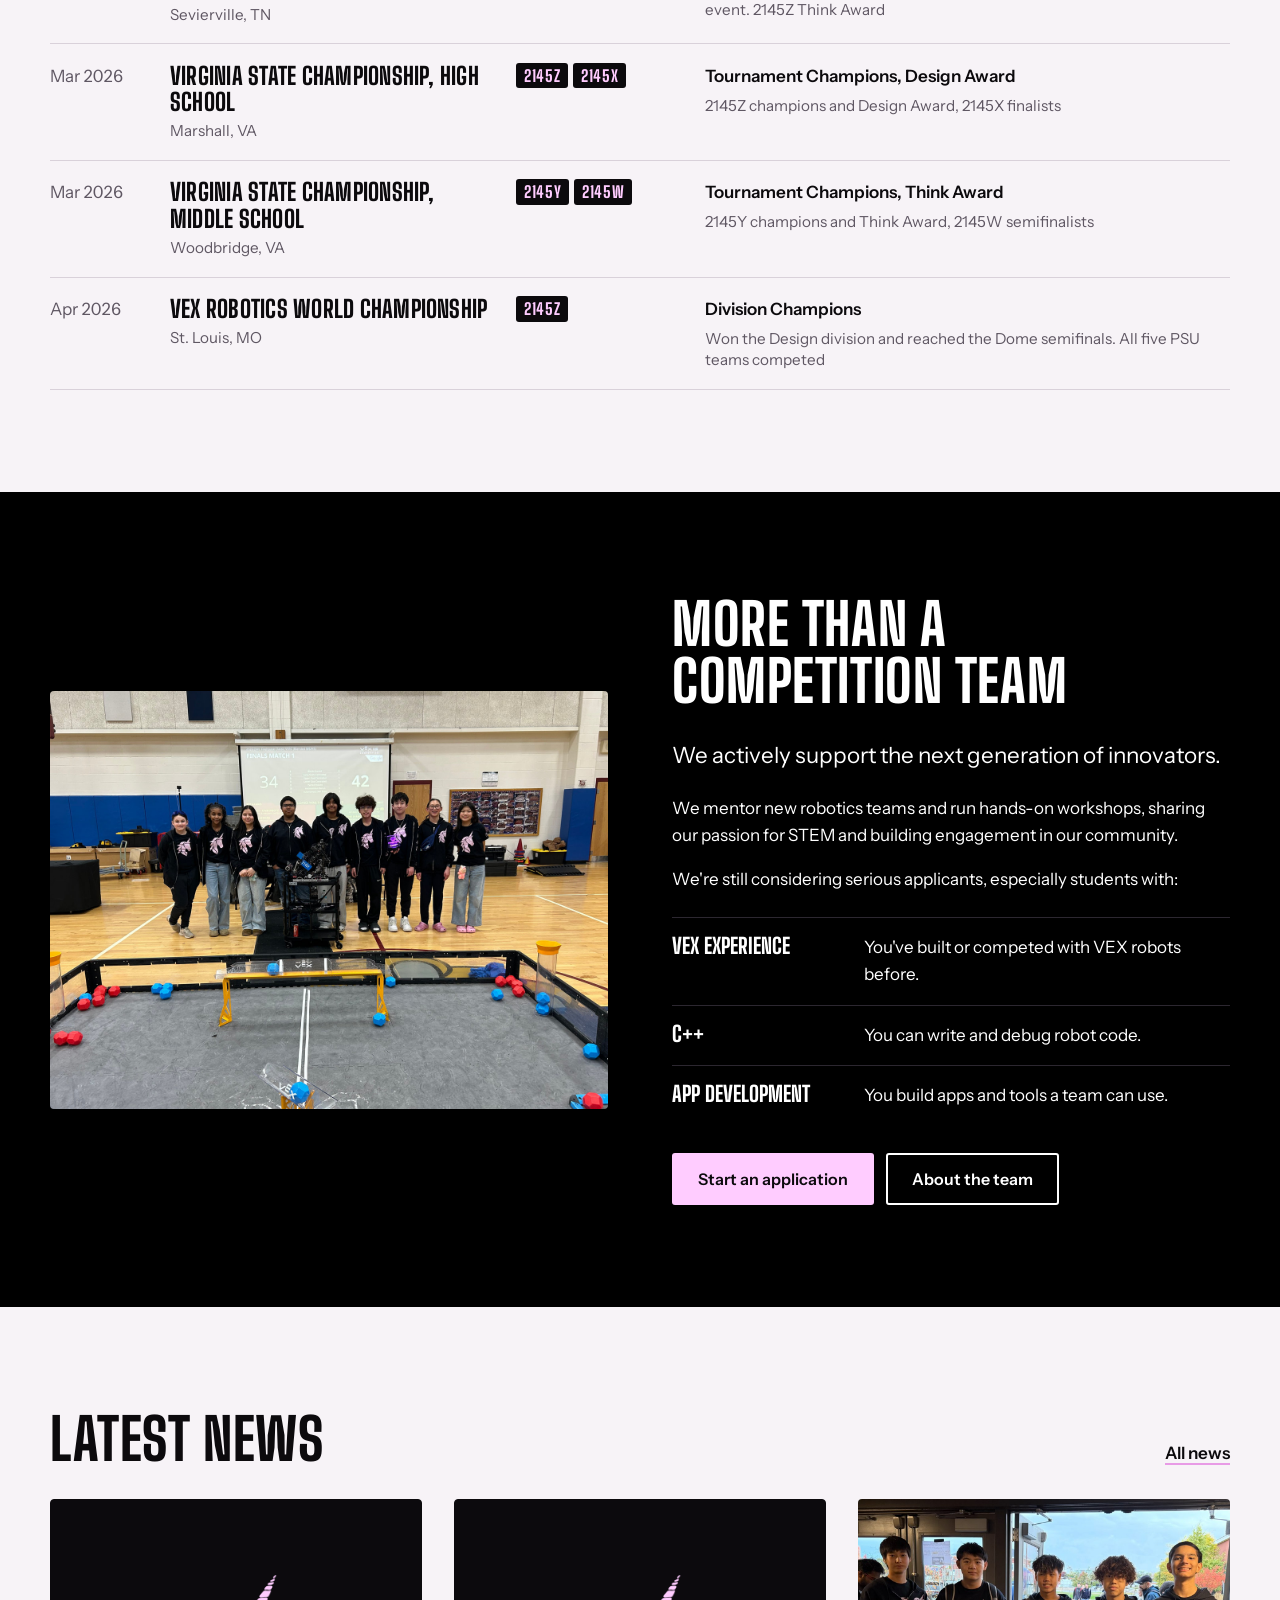
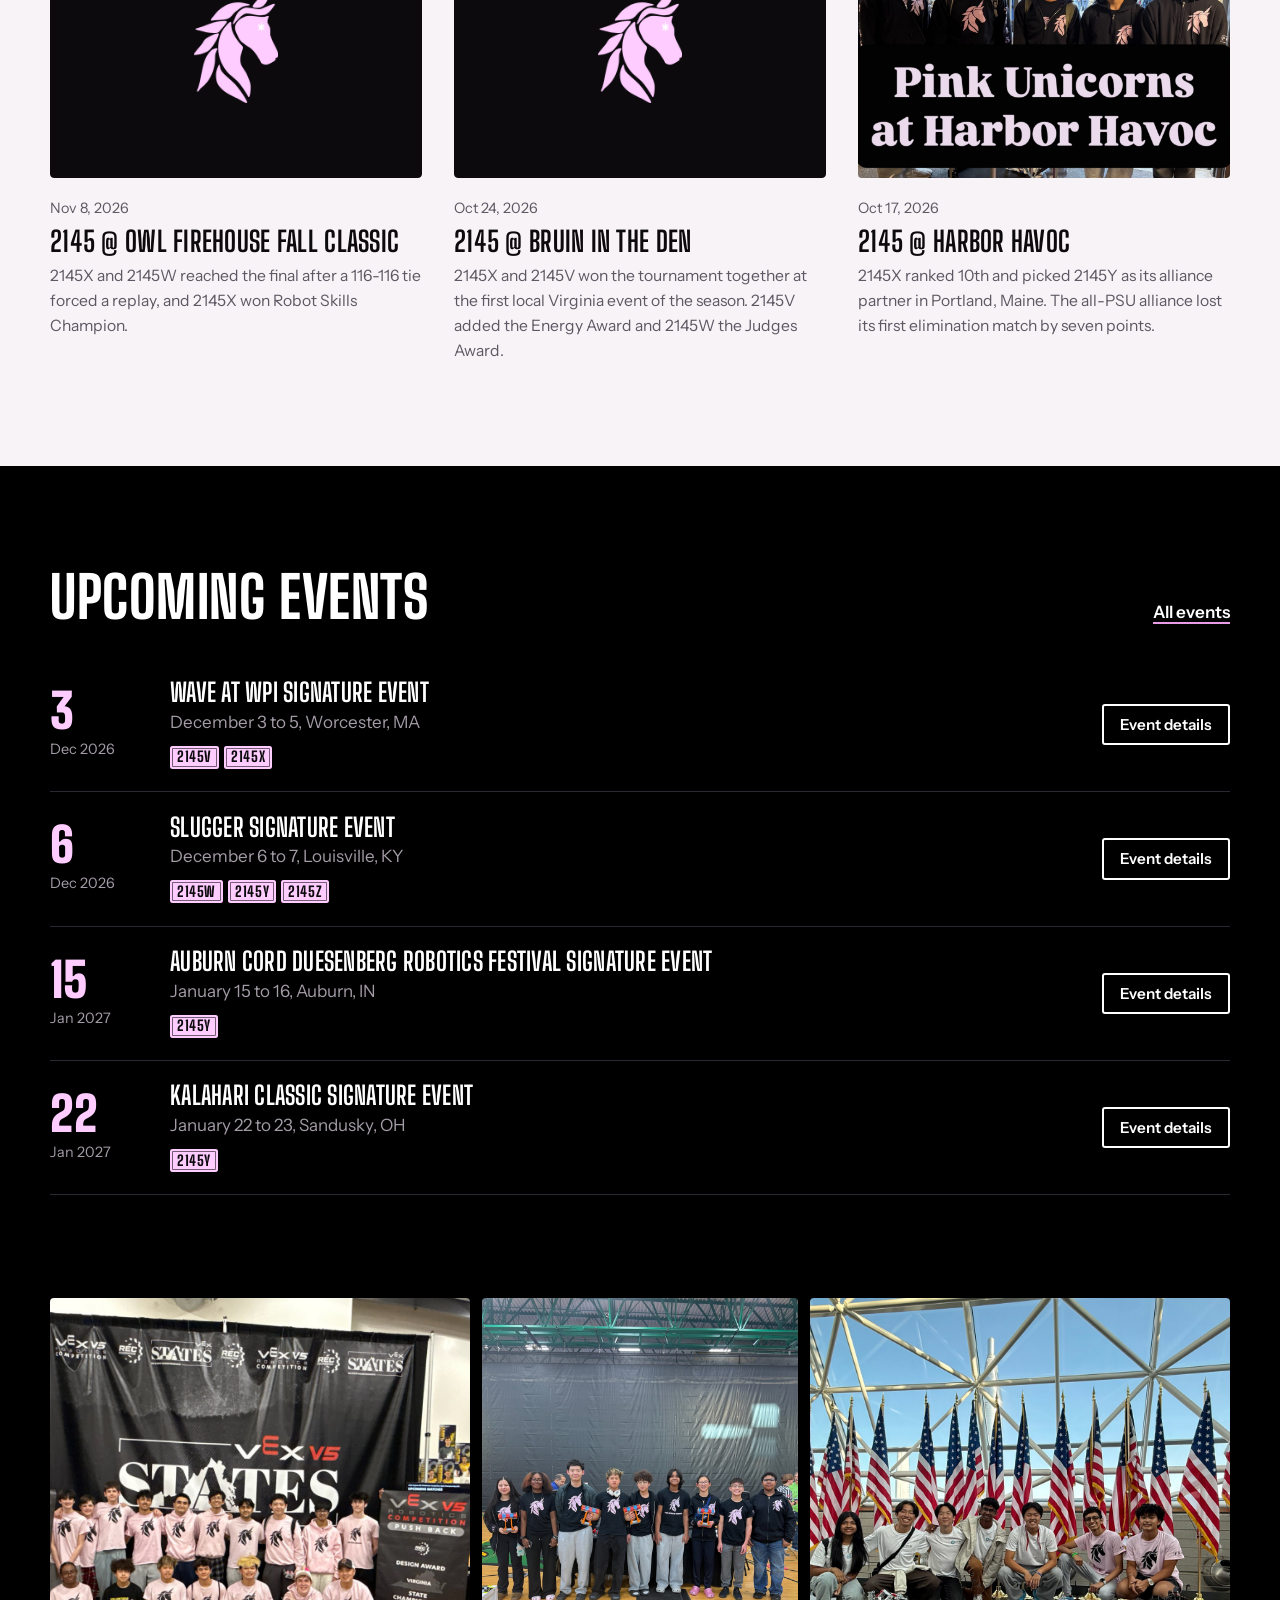
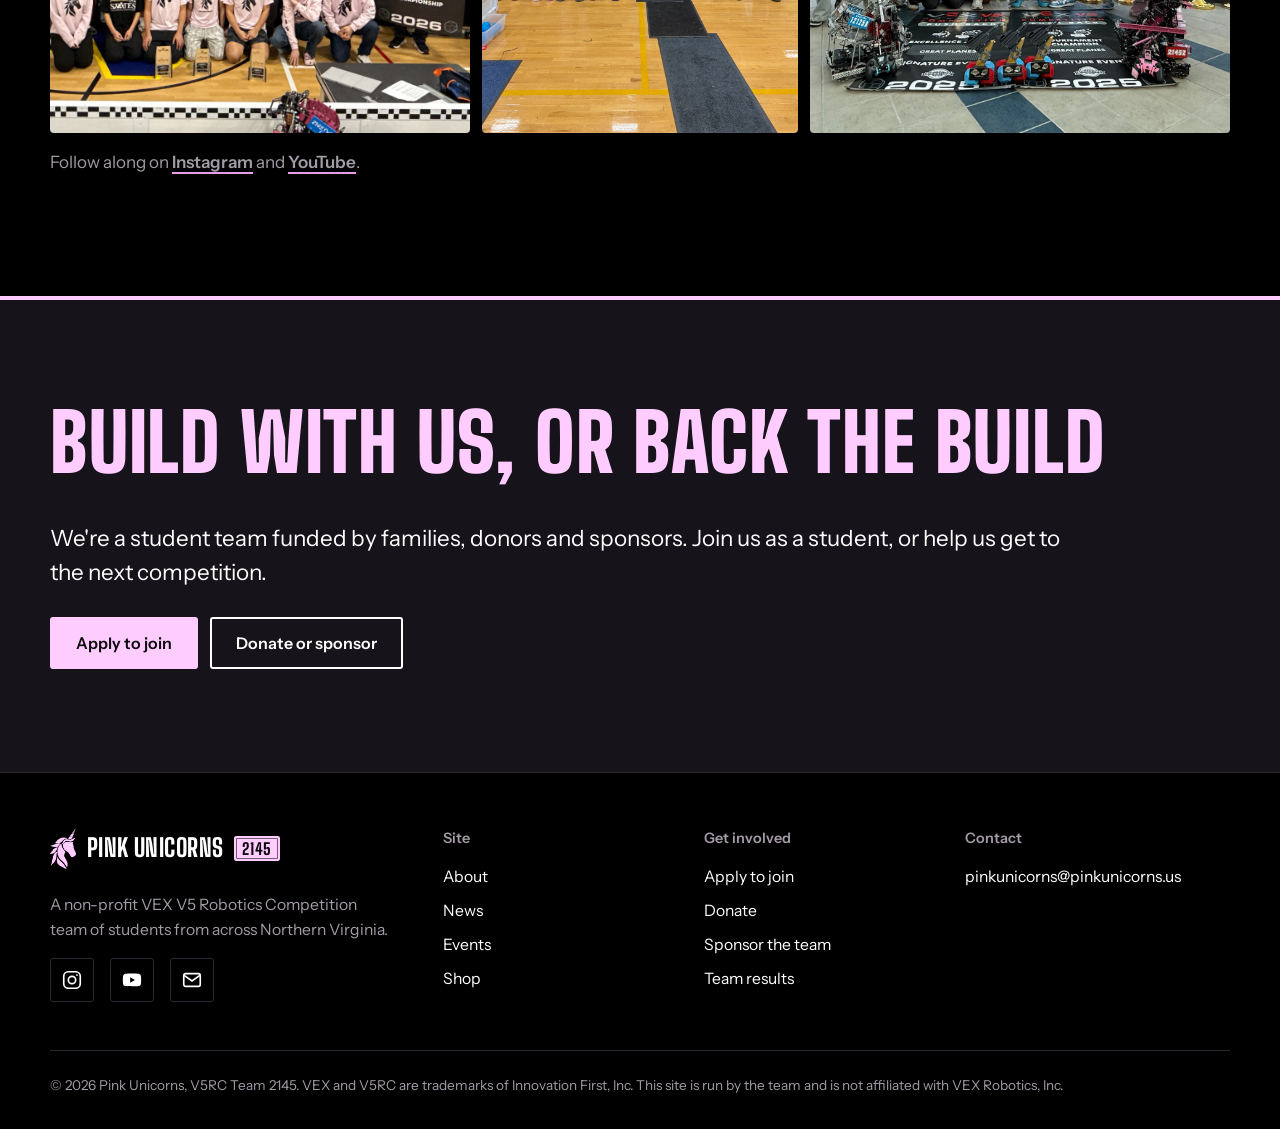
==== commit 793889d1: "Version the script and style links so updates show without a hard refresh Co-Authored-By: Claude <no" ====
--- a/index.html
+++ b/index.html
@@ -13,9 +13,9 @@
 <link rel="preconnect" href="https://fonts.googleapis.com">
 <link rel="preconnect" href="https://fonts.gstatic.com" crossorigin>
 <link href="https://fonts.googleapis.com/css2?family=Big+Shoulders+Display:wght@700;800;900&family=Instrument+Sans:wght@400;500;600&display=swap" rel="stylesheet">
-<link rel="stylesheet" href="css/style.css">
-<script src="js/data.js"></script>
-<script src="js/site.js"></script>
+<link rel="stylesheet" href="css/style.css?v=2">
+<script src="js/data.js?v=2"></script>
+<script src="js/site.js?v=2"></script>
 </head>
 <body>
 <psu-header></psu-header>
--- a/css/style.css
+++ b/css/style.css
@@ -150,7 +150,12 @@
 /* News */
 .news-grid { display: grid; grid-template-columns: repeat(3, 1fr); gap: 2rem; }
 .news-card { text-decoration: none; display: block; }
-.news-card img { width: 100%; aspect-ratio: 4 / 3; object-fit: cover; border-radius: 4px; margin-bottom: 1rem; }
+.news-card img { width: 100%; aspect-ratio: 4 / 3; object-fit: cover; object-position: 50% 35%; border-radius: 4px; margin-bottom: 1rem; }
+.news-noimg { display: block; position: relative; aspect-ratio: 4 / 3; background: var(--raise); border: 1px solid var(--line); border-radius: 4px; margin-bottom: 1rem; }
+.news-card .news-noimg img { position: absolute; inset: 0; margin: auto; width: auto; height: 46%; aspect-ratio: auto; border-radius: 0; }
+.paper .news-noimg { background: var(--ink); border-color: var(--ink); }
+.news-list .news-card .news-noimg { margin: 0; }
+.news-list .news-card .news-noimg img { margin: auto; }
 .news-card time { font-size: .9rem; color: var(--mute); }
 .paper .news-card time { color: var(--mute-on-paper); }
 .news-card h3 { margin: .35rem 0 .5rem; font-size: 1.75rem; }
@@ -166,6 +171,11 @@
 .post h1 { font-size: clamp(2.6rem, 7vw, 4.6rem); color: var(--pink); margin-top: 1.25rem; }
 .post img { width: 100%; border-radius: 4px; margin: 1.5rem 0 2rem; }
 .post p { font-size: 1.1rem; line-height: 1.7; }
+.post > .muted + p { margin-top: 2rem; }
+.post-gallery { display: grid; grid-template-columns: 1fr 1fr; gap: .75rem; margin-top: 2rem; }
+.post-gallery img { margin: 0; aspect-ratio: 4 / 5; object-fit: cover; }
+.post-gallery img:only-child { grid-column: 1 / -1; aspect-ratio: auto; }
+@media (max-width: 520px) { .post-gallery { grid-template-columns: 1fr; } }
 .back-link { font-weight: 600; text-underline-offset: .25em; }
 .back-link::before { content: "‹ "; }
 
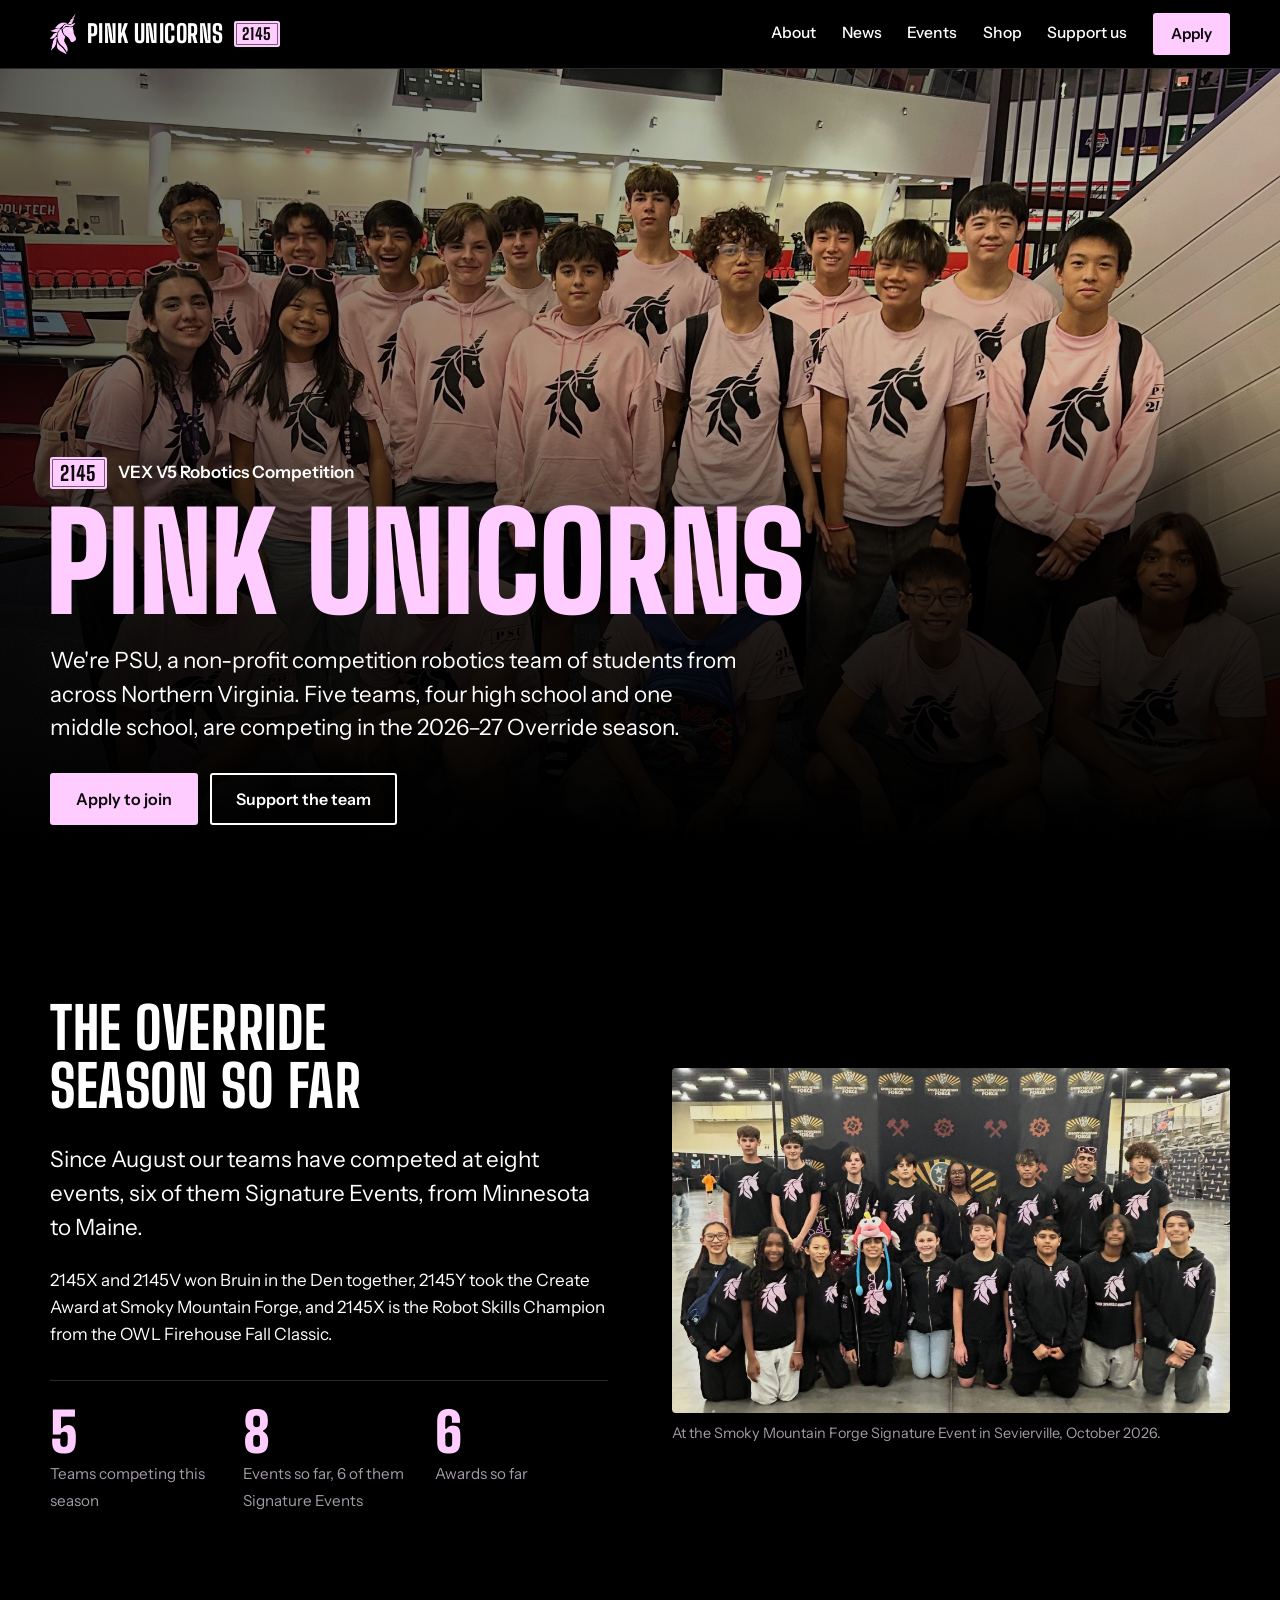
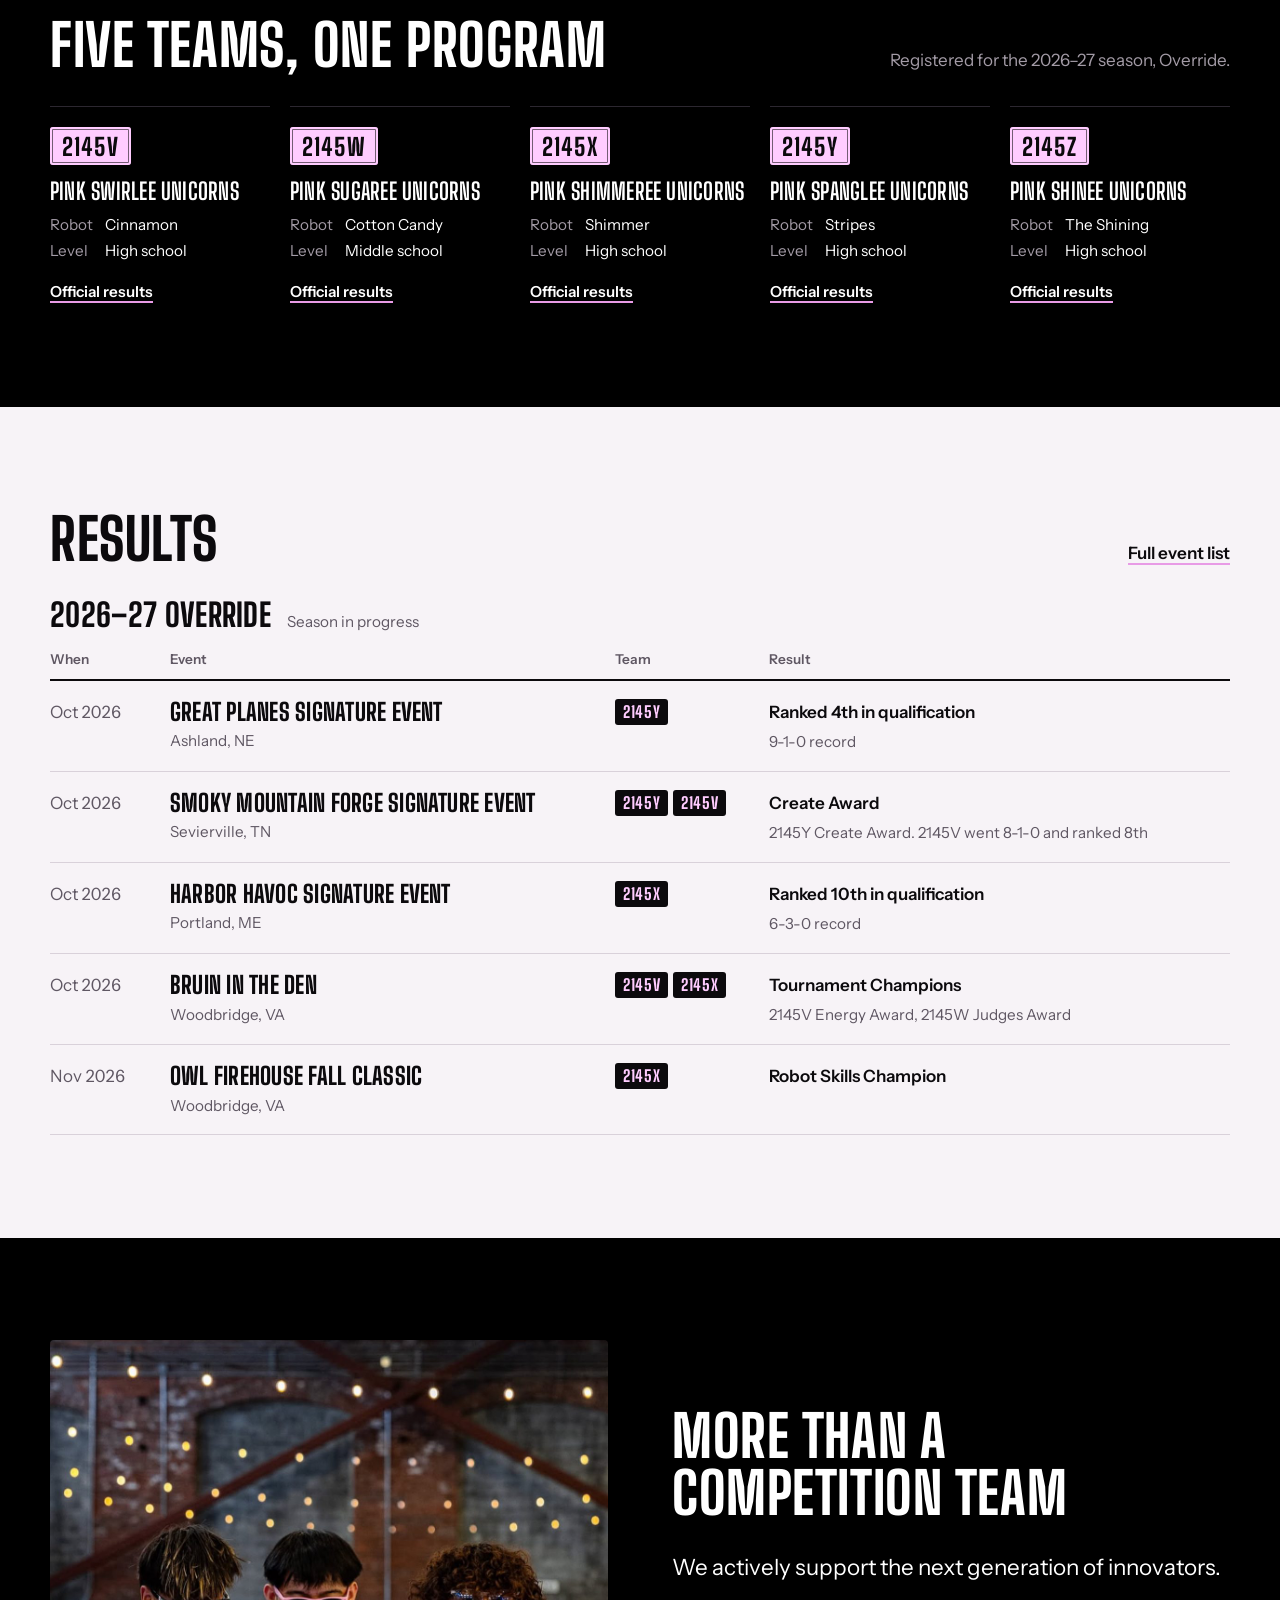
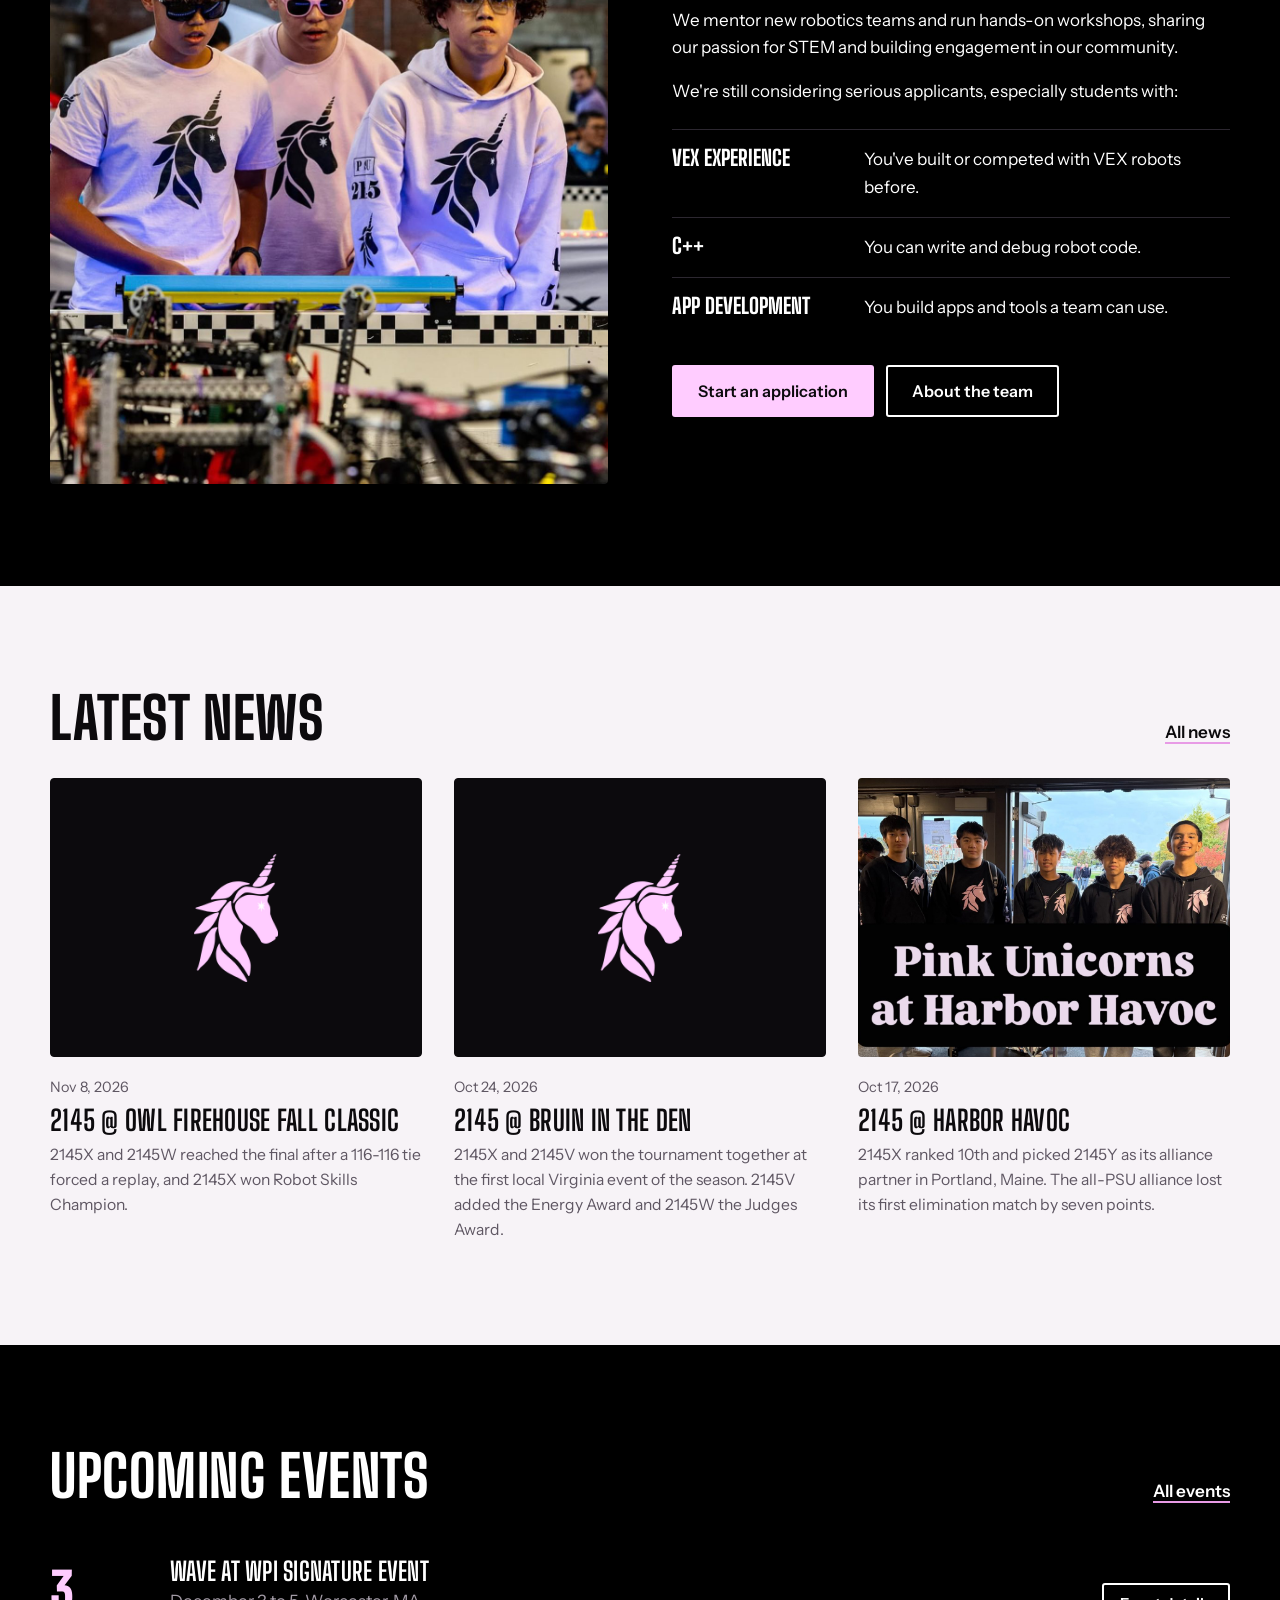
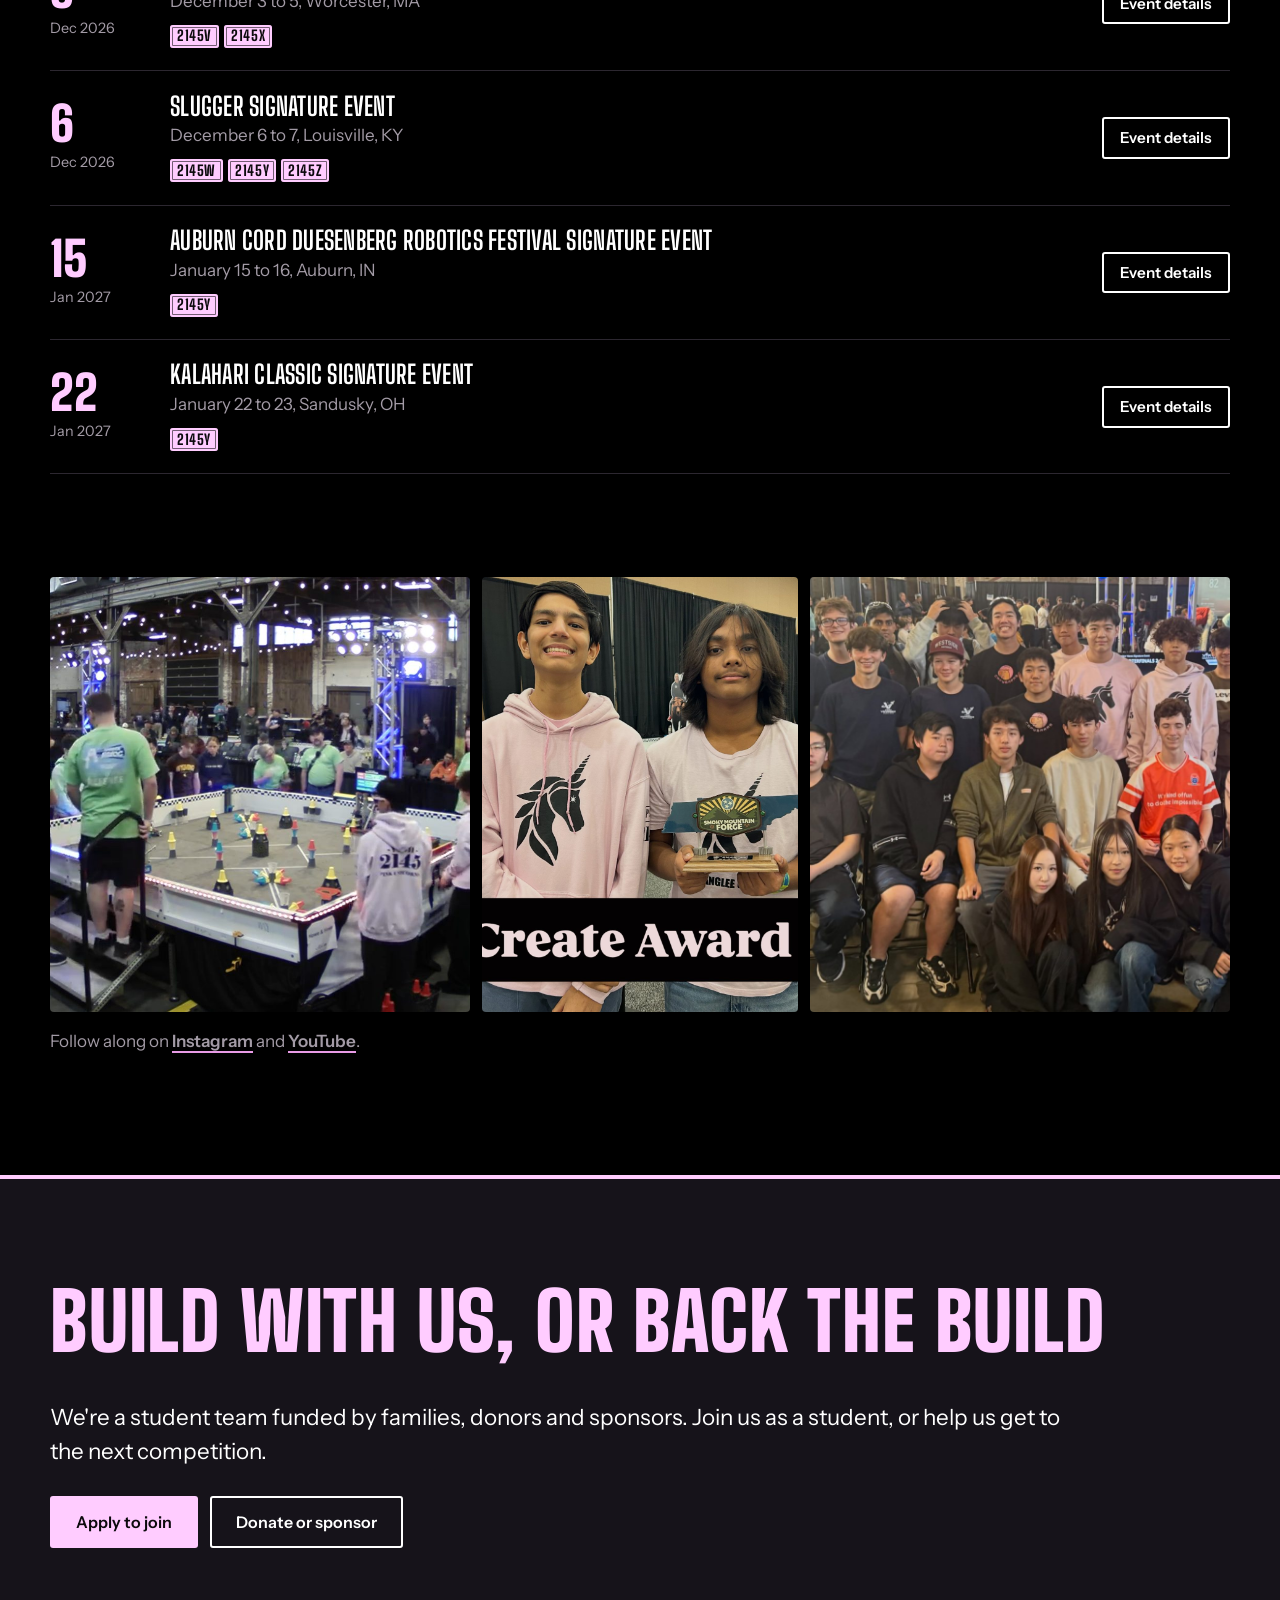
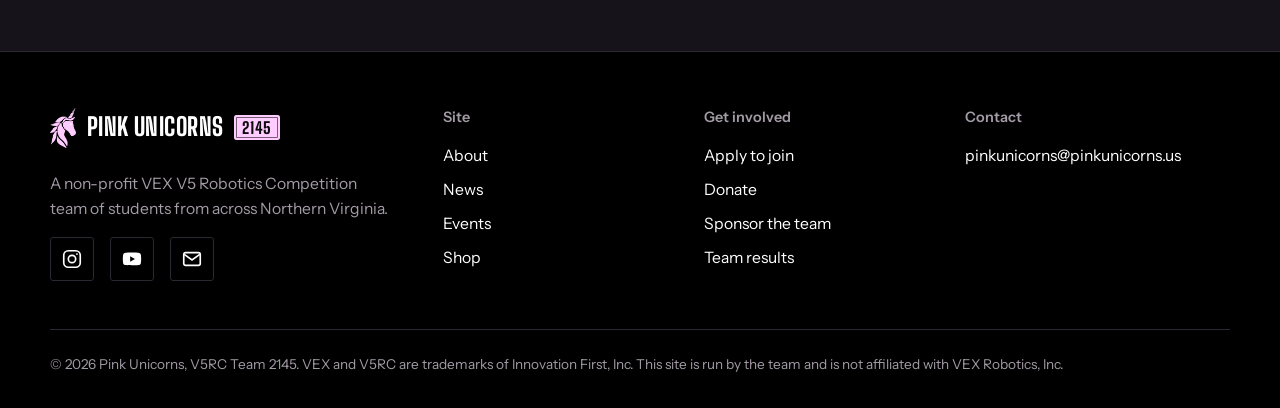
==== commit f8b97512: "Remove 2025-26 season content and switch to this season's photos Drops last season's results table, " ====
--- a/index.html
+++ b/index.html
@@ -7,25 +7,25 @@
 <meta name="description" content="Pink Unicorns (PSU) is V5RC team 2145, a non-profit VEX Robotics Competition team of students from across Northern Virginia.">
 <meta property="og:title" content="Pink Unicorns 2145 | VEX V5 Robotics | Northern Virginia">
 <meta property="og:description" content="Pink Unicorns (PSU) is V5RC team 2145, a non-profit VEX Robotics Competition team of students from across Northern Virginia.">
-<meta property="og:image" content="assets/img/hero.jpg">
+<meta property="og:image" content="assets/img/team-26-highlander.jpg">
 <meta name="theme-color" content="#000000">
 <link rel="icon" href="assets/img/favicon.png">
 <link rel="preconnect" href="https://fonts.googleapis.com">
 <link rel="preconnect" href="https://fonts.gstatic.com" crossorigin>
 <link href="https://fonts.googleapis.com/css2?family=Big+Shoulders+Display:wght@700;800;900&family=Instrument+Sans:wght@400;500;600&display=swap" rel="stylesheet">
-<link rel="stylesheet" href="css/style.css?v=2">
-<script src="js/data.js?v=2"></script>
-<script src="js/site.js?v=2"></script>
+<link rel="stylesheet" href="css/style.css?v=4">
+<script src="js/data.js?v=4"></script>
+<script src="js/site.js?v=4"></script>
 </head>
 <body>
 <psu-header></psu-header>
 <main id="main">
 <section class="hero">
-  <img src="assets/img/hero.jpg" alt="The Pink Unicorns teams in pink team shirts, gathered around a row of trophies" fetchpriority="high">
+  <img src="assets/img/team-26-highlander.jpg" alt="The Pink Unicorns teams in pink team shirts at the Highlander Summit" fetchpriority="high">
   <div class="wrap hero-inner">
     <p class="hero-tag"><span class="plate">2145</span> VEX V5 Robotics Competition</p>
     <h1>Pink Unicorns</h1>
-    <p class="lede">We're PSU, a non-profit competition robotics team of students from across Northern Virginia. All five of our teams competed at the 2026 VEX World Championship, and 2145Z won its division.</p>
+    <p class="lede">We're PSU, a non-profit competition robotics team of students from across Northern Virginia. Five teams, four high school and one middle school, are competing in the 2026–27 Override season.</p>
     <div class="btn-row">
       <a class="btn btn-pink" href="apply.html">Apply to join</a>
       <a class="btn btn-ghost" href="support.html">Support the team</a>
@@ -36,18 +36,18 @@
 <section class="section">
   <div class="wrap split">
     <div>
-      <h2>Our best season yet</h2>
-      <p class="lede">The 2025–26 Push Back season brought championships at the local, state and world level.</p>
-      <p>We sent all five PSU teams to the VEX World Championship in St. Louis, Missouri, in April 2026. 2145Z won the Design division and made it to the Dome semifinals. A month earlier, 2145Z and 2145Y won the Virginia high school and middle school state championships.</p>
+      <h2>The Override season so far</h2>
+      <p class="lede">Since August our teams have competed at eight events, six of them Signature Events, from Minnesota to Maine.</p>
+      <p>2145X and 2145V won Bruin in the Den together, 2145Y took the Create Award at Smoky Mountain Forge, and 2145X is the Robot Skills Champion from the OWL Firehouse Fall Classic.</p>
       <ul class="facts">
-        <li><b>5</b><span>PSU teams at the 2026 World Championship</span></li>
-        <li><b>4</b><span>Signature Events won in 2025–26</span></li>
-        <li><b>66</b><span>Awards across our teams in 2025–26</span></li>
+        <li><b>5</b><span>Teams competing this season</span></li>
+        <li><b>8</b><span>Events so far, 6 of them Signature Events</span></li>
+        <li><b>6</b><span>Awards so far</span></li>
       </ul>
     </div>
     <figure>
-      <img src="assets/img/worlds-2026.jpg" alt="Pink Unicorns team members on stage at the 2026 VEX Robotics World Championship holding a Division Champion banner" loading="lazy">
-      <figcaption>On stage at the 2026 VEX Robotics World Championship in St. Louis.</figcaption>
+      <img src="assets/img/team-26-smoky.jpg" alt="The Pink Unicorns teams in black team shirts at the Smoky Mountain Forge Signature Event" loading="lazy">
+      <figcaption>At the Smoky Mountain Forge Signature Event in Sevierville, October 2026.</figcaption>
     </figure>
   </div>
 </section>
@@ -69,7 +69,7 @@
 <section class="section">
   <div class="wrap split">
     <figure>
-      <img src="assets/img/gallery-3.jpg" alt="Team members in black Pink Unicorns shirts standing behind a VEX competition field" loading="lazy">
+      <img src="assets/img/team-26-drivers.jpg" alt="Three Pink Unicorns drivers in sunglasses at the edge of a competition field" loading="lazy">
     </figure>
     <div>
       <h2>More than a competition team</h2>
@@ -102,9 +102,9 @@
 
 <section class="section" style="padding-top:0">
   <div class="wrap strip">
-    <img src="assets/img/gallery-1.jpg" alt="The full Pink Unicorns program with banners at the Virginia State Championship" loading="lazy">
-    <img src="assets/img/gallery-2.jpg" alt="Team members in black team shirts holding awards in a gym" loading="lazy">
-    <img src="assets/img/about-3.jpg" alt="Team members with their robots and banners at the Great Planes Signature Event" loading="lazy">
+    <img src="assets/img/team-26-field.jpg" alt="A Pink Unicorns match under way at the Harbor Havoc Signature Event" loading="lazy">
+    <img src="assets/img/news-26-smoky-create.jpg" alt="Two 2145Y members holding the Create Award trophy" loading="lazy">
+    <img src="assets/img/team-26-harbor-group.jpg" alt="Pink Unicorns members with friends from other teams at Harbor Havoc" loading="lazy">
   </div>
   <div class="wrap"><p class="muted" style="margin-top:1rem">Follow along on <a class="text-link" data-link="instagram" target="_blank" rel="noopener" href="#">Instagram</a> and <a class="text-link" data-link="youtube" target="_blank" rel="noopener" href="#">YouTube</a>.</p></div>
 </section>
--- a/css/style.css
+++ b/css/style.css
@@ -89,7 +89,7 @@
   .hero-inner > :nth-child(2) { animation-delay: .08s; }
   .hero-inner > :nth-child(3) { animation-delay: .2s; }
   .hero-inner > :nth-child(4) { animation-delay: .3s; }
-  @keyframes rise { from { opacity: 0; transform: translateY(18px); } }
+  @keyframes rise { from { transform: translateY(18px); } } /* no fade: text must stay visible even if animation never runs */
 }
 
 /* Page hero (inner pages) */
